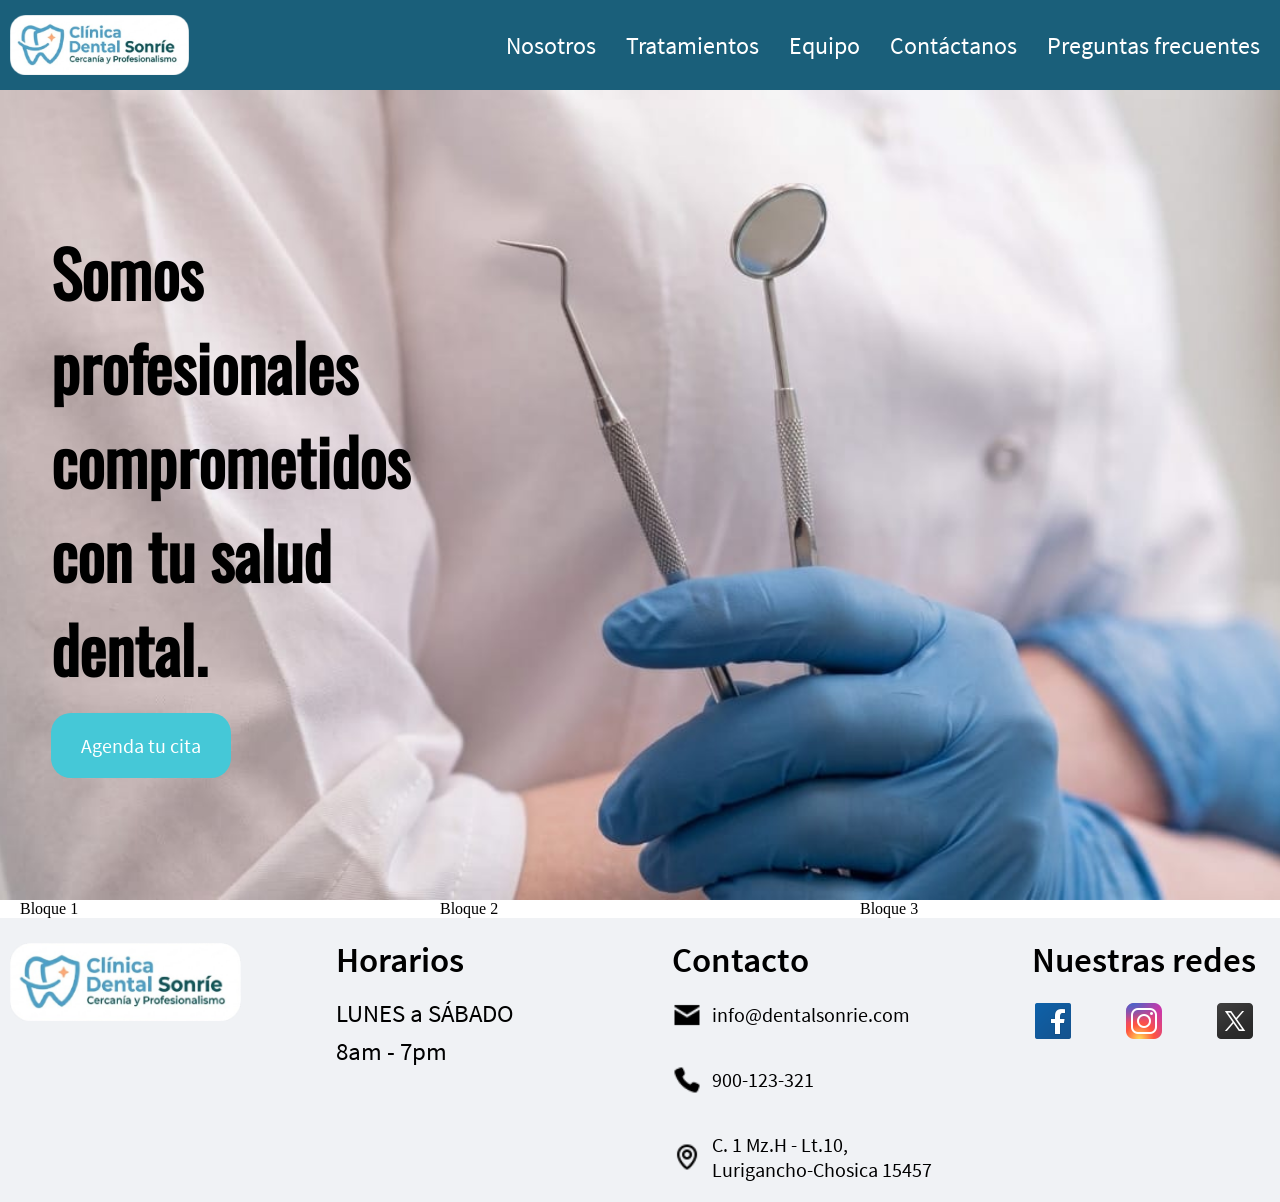
==== index.html @ 30ffa0af "Add files via upload" ====
<!DOCTYPE html>
<html lang="en">
<head>
    <meta charset="UTF-8">
    <meta name="viewport" content="width=device-width, initial-scale=1.0">
    <title>Clínica Dental Sonríe</title>
    <link rel="stylesheet" href="css/global.css">
    <link rel="stylesheet" href="css/inicio.css">
</head>
<body>
    <!-- ====================================================================== -->
    <header>
        <div class="logo_header">
            <a href="index.html"><img src="img/inicio/logo.png" alt="logo de la clínica dental"/></a>
        </div>
        <nav>
            <ul>
                <li><a href="pag_nosotros/index.html">Nosotros</a></li>
                <li><a href="pag_tratamientos/index.html">Tratamientos</a></li>
                <li><a href="pag_equipo/index.html">Equipo</a></li>
                <li><a href="pag_contactanos/index.html">Contáctanos</a></li>
                <li><a href="pag_preguntas_frecuentes/index.html">Preguntas frecuentes</a></li>
            </ul>
        </nav>
    </header>
    <!-- ====================================================================== -->
    <main>
        <section class="banner">
            <div class="titulo_principal">
                <h1>Somos profesionales comprometidos con tu salud dental.</h1>
            </div>
            <div class="boton_celeste">
                <a href="pag_contactanos/index.html" class="btn">Agenda tu cita</a>
            </div>
        </section>
        <div class="contenedor">
            
            <div class="col-4">Bloque 1</div>
            <div class="col-4">Bloque 2</div>
            <div class="col-4">Bloque 3</div>
        </div>
    </main>
    <!-- ====================================================================== -->
    <footer>
        <section class="logo_footer">
            <img src="img/inicio/logo.png"/>
        </section>
        <section class="horarios_footer">
            <div class="titulo_footer">
                <h3>Horarios</h3>
            </div>
            <div class="item1_footer">
                <p>LUNES a SÁBADO</p>
                <P>8am - 7pm</P>
            </div>
        </section>
        <section class="contacto_footer">
            <div class="titulo_footer">
                <h3>Contacto</h3>
            </div>
            <div >
                <div class="item2_footer">
                    <img src="img/inicio/icono_correo.png"/>
                    <p>info@dentalsonrie.com</p>
                </div>
                <div class="item2_footer">
                    <img src="img/inicio/icono_telefono.png"/>
                    <p>900-123-321</p>
                </div>
                <div class="item2_footer">
                    <img src="img/inicio/icono_ubicacion.png"/>   
                    <p>C. 1 Mz.H - Lt.10, Lurigancho-Chosica 15457</p>
                </div>
            </div>
        </section>
        <section class="redes_footer">
            <div class="titulo_footer">
                <h3>Nuestras redes</h3>
            </div>
            <div class="item3_footer">
                <img src="img/inicio/icono_facebook.png"/>
                <img src="img/inicio/icono_instagram.png"/>
                <img src="img/inicio/icono_x.png"/>
            </div>
        </section>
    </footer>
    <!-- ====================================================================== -->
</body>
</html>
---- css/global.css ----
@font-face{
    font-family: "Oswald";
    src: url("../fonts/Oswald-VariableFont_wght.ttf") format("truetype");
    font-weight: normal;
    font-style: normal;
}
@font-face{
    font-family: "SourceSansPro";
    src: url("../fonts/SourceSansPro/SourceSansPro-Regular.ttf") format("truetype");
    font-weight: normal;
    font-style: normal;
}
@font-face{
    font-family: "SourceSansPro";
    src: url("../fonts/SourceSansPro/SourceSansPro-Semibold.ttf") format("truetype");
    font-weight: 600;
    font-style: normal;
}
@font-face{
    font-family: "SourceSansPro";
    src: url("../fonts/SourceSansPro/SourceSansPro-Bold.ttf") format("truetype");
    font-weight: bold;
    font-style: normal;
}
body{
    margin: 0;
    padding: 0;
}
header{
    height: 10vh;
    display: flex;
    justify-content: space-between;
    align-items: center;
    background-color: #1a5f7a;
    padding: 0;
}
.logo_header{
    max-height: 90%;
    max-width: 250px;
    height: auto;
    width: auto;
    margin-left: 10px;
    padding: 0;
}
.logo_header a{
    height:auto;
    max-width: 80%;
    max-width: 250px;
    display: block;
    margin: 0;
    padding: 0;
}
.logo_header img{
    max-height: 60px;
    max-width: 100%;
    height: auto;
    width: auto;
    display: block;
    margin: 0;
    padding: 0;
}
nav{
    margin-right: 20px;
}
nav ul{
    list-style: none;
    align-items: center;
    display: flex;
    gap: 30px;
    padding-left: 0;
}
nav a{
    font-family: "SourceSansPro", sans-serif;
    text-decoration: none;
    font-size: 1.5rem;
    color: white;
}
.contenedor{
    max-width: 100%;
    margin: 0 auto;
    display: grid;
    grid-template-columns:repeat(12,1fr);
    gap: 20px;
    padding: 0 20px;
}
.boton_celeste{
    display: inline-block;
    background-color: #45c8d7;
    border-radius: 20px;
    padding: 20px 30px;
    margin-left: 4%;
    margin-top: 2vh;
}
.boton_celeste a{
    font-family: "SourceSansPro", sans-serif;
    font-size: 20px;
    text-decoration: none;
    color: white;
}
footer{
    background-color: #f0f2f5;
    display: flex;
    justify-content: space-between;
    gap: 5%;
}
footer p{
    font-family: "SourceSansPro";
    font-size: 25px;
    font-weight: 400;
}
.logo_footer{
    width: 30%;
    margin-top: 25px;
}
.logo_footer img{
    max-height: 30%;
    max-width: 250px;
    height: auto;
    width: auto;
    margin-left: 10px;
    margin-top: 0;
    padding: 0;
}
.titulo_footer h3{
    font-family: "SourceSansPro";
    font-size: 35px;
    font-weight: 600;
    margin-top: 0;
    margin-bottom: 0;
}
.horarios_footer{
    width: 30%;
    margin-top: 20px;
}
.horarios_footer p{
    line-height: 0.5;
}
.contacto_footer{
    width: 30%;
    margin-top: 20px;
}
.item2_footer{
    display: flex;
    gap: 10px;
    align-items: center;
}
.item2_footer img{
    height: 30px;
    width: auto;
}
.item2_footer p{
    font-size: 20px;
}
.redes_footer{
    width: 30%;
    margin-top: 20px;
}
.redes_footer .titulo_footer{
    text-align: center;
}
.item3_footer{
    display: flex;
    justify-content: space-around;
}
.item3_footer img{
    margin-top: 15px;
}
---- css/inicio.css ----
@import url(global.css);
.banner{
    width: 100%;
    height: 90vh;
    background-image: url('../img/inicio/banner.png');
    background-size: cover;
    background-position: center;
    margin:0;
}
.titulo_principal{
    width: 35%;
    margin-left: 4%;
}
.titulo_principal h1{
    font-family: "Oswald";
    font-weight: bold;
    font-size: 4em;
    padding-top: 15vh;
    margin:0;
}
.col-4{
    grid-column: span 4;
}
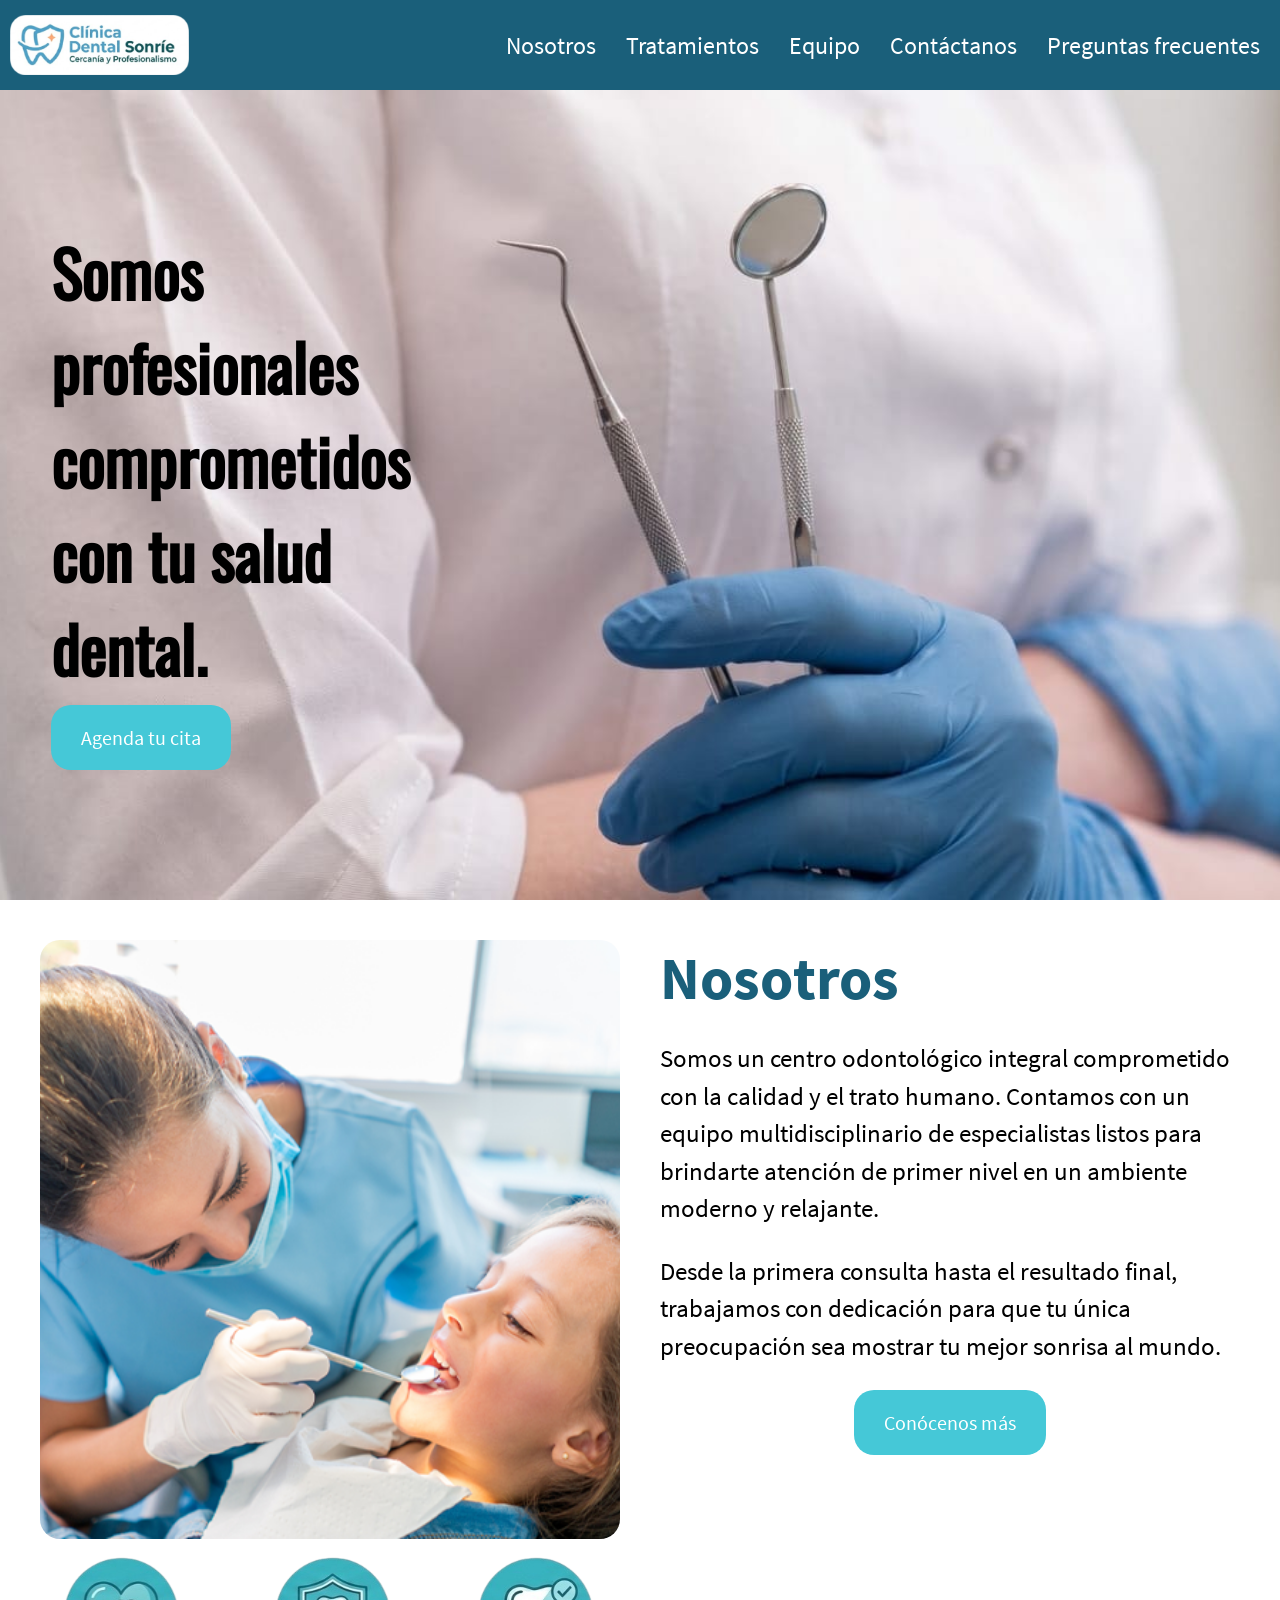
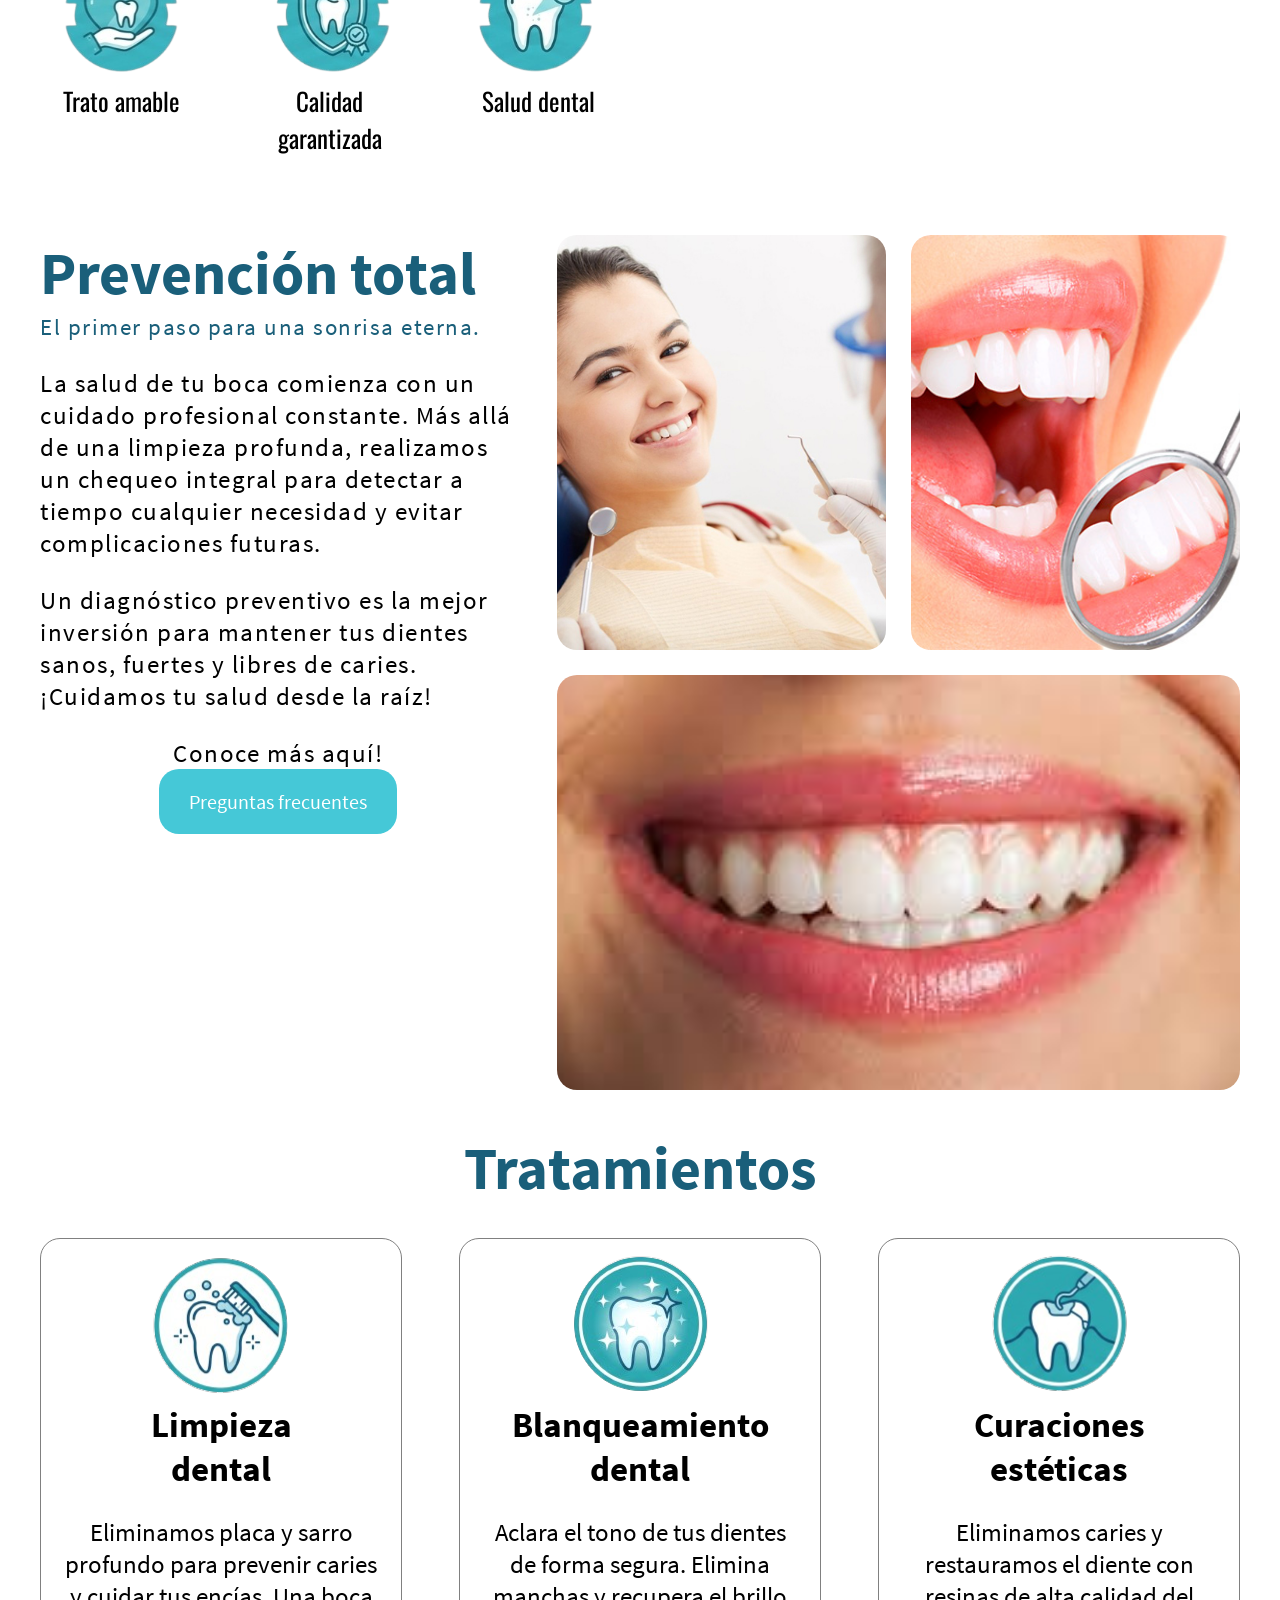
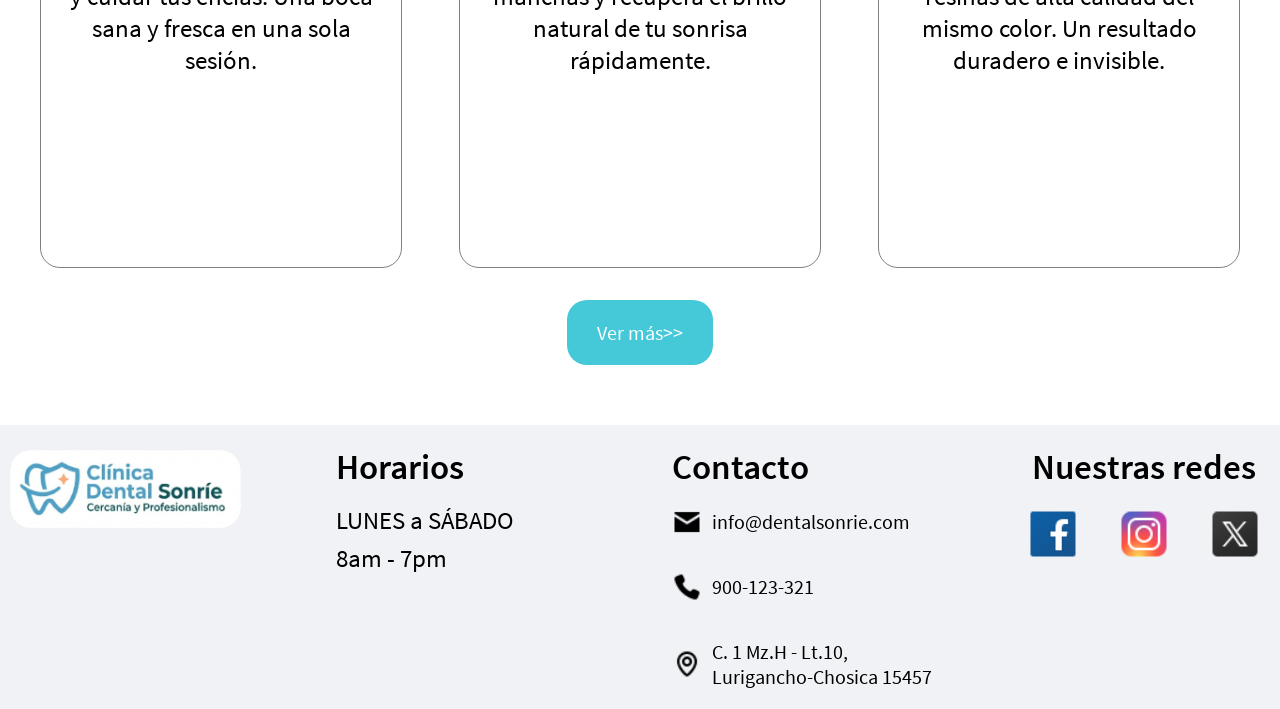
==== commit 1b606316: "Página de inicio completa" ====
--- a/index.html
+++ b/index.html
@@ -1,89 +1,182 @@
-<!DOCTYPE html>
-<html lang="en">
-<head>
-    <meta charset="UTF-8">
-    <meta name="viewport" content="width=device-width, initial-scale=1.0">
-    <title>Clínica Dental Sonríe</title>
-    <link rel="stylesheet" href="css/global.css">
-    <link rel="stylesheet" href="css/inicio.css">
-</head>
-<body>
-    <!-- ====================================================================== -->
-    <header>
-        <div class="logo_header">
-            <a href="index.html"><img src="img/inicio/logo.png" alt="logo de la clínica dental"/></a>
-        </div>
-        <nav>
-            <ul>
-                <li><a href="pag_nosotros/index.html">Nosotros</a></li>
-                <li><a href="pag_tratamientos/index.html">Tratamientos</a></li>
-                <li><a href="pag_equipo/index.html">Equipo</a></li>
-                <li><a href="pag_contactanos/index.html">Contáctanos</a></li>
-                <li><a href="pag_preguntas_frecuentes/index.html">Preguntas frecuentes</a></li>
-            </ul>
-        </nav>
-    </header>
-    <!-- ====================================================================== -->
-    <main>
-        <section class="banner">
-            <div class="titulo_principal">
-                <h1>Somos profesionales comprometidos con tu salud dental.</h1>
-            </div>
-            <div class="boton_celeste">
-                <a href="pag_contactanos/index.html" class="btn">Agenda tu cita</a>
-            </div>
-        </section>
-        <div class="contenedor">
-            
-            <div class="col-4">Bloque 1</div>
-            <div class="col-4">Bloque 2</div>
-            <div class="col-4">Bloque 3</div>
-        </div>
-    </main>
-    <!-- ====================================================================== -->
-    <footer>
-        <section class="logo_footer">
-            <img src="img/inicio/logo.png"/>
-        </section>
-        <section class="horarios_footer">
-            <div class="titulo_footer">
-                <h3>Horarios</h3>
-            </div>
-            <div class="item1_footer">
-                <p>LUNES a SÁBADO</p>
-                <P>8am - 7pm</P>
-            </div>
-        </section>
-        <section class="contacto_footer">
-            <div class="titulo_footer">
-                <h3>Contacto</h3>
-            </div>
-            <div >
-                <div class="item2_footer">
-                    <img src="img/inicio/icono_correo.png"/>
-                    <p>info@dentalsonrie.com</p>
-                </div>
-                <div class="item2_footer">
-                    <img src="img/inicio/icono_telefono.png"/>
-                    <p>900-123-321</p>
-                </div>
-                <div class="item2_footer">
-                    <img src="img/inicio/icono_ubicacion.png"/>   
-                    <p>C. 1 Mz.H - Lt.10, Lurigancho-Chosica 15457</p>
-                </div>
-            </div>
-        </section>
-        <section class="redes_footer">
-            <div class="titulo_footer">
-                <h3>Nuestras redes</h3>
-            </div>
-            <div class="item3_footer">
-                <img src="img/inicio/icono_facebook.png"/>
-                <img src="img/inicio/icono_instagram.png"/>
-                <img src="img/inicio/icono_x.png"/>
-            </div>
-        </section>
-    </footer>
-    <!-- ====================================================================== -->
-</body>
+<!DOCTYPE html>
+<html lang="en">
+<head>
+    <meta charset="UTF-8">
+    <meta name="viewport" content="width=device-width, initial-scale=1.0">
+    <title>Clínica Dental Sonríe</title>
+    <link rel="stylesheet" href="css/global.css">
+    <link rel="stylesheet" href="css/inicio.css">
+</head>
+<body>
+    <!-- ====================================================================== -->
+    <header>
+        <div class="logo_header">
+            <a href="index.html"><img src="img/inicio/logo.png" alt="logo de la clínica dental"/></a>
+        </div>
+        <nav>
+            <ul>
+                <li><a href="pag_nosotros/index.html">Nosotros</a></li>
+                <li><a href="pag_tratamientos/index.html">Tratamientos</a></li>
+                <li><a href="pag_equipo/index.html">Equipo</a></li>
+                <li><a href="pag_contactanos/index.html">Contáctanos</a></li>
+                <li><a href="pag_preguntas_frecuentes/index.html">Preguntas frecuentes</a></li>
+            </ul>
+        </nav>
+    </header>
+    <!-- ====================================================================== -->
+    <main>
+        <section class="banner">
+            <div class="letras_banner">
+                <div class="titulo_principal">
+                    <h1>Somos profesionales comprometidos con tu salud dental.</h1>
+                </div>
+                <div class="boton_celeste">
+                    <a href="pag_contactanos/index.html" class="btn">Agenda tu cita</a>
+                </div>
+            </div>
+        </section>
+        <div class="contenedor">
+            <section class="bloque1">
+                <div class="imagen1">
+                    <img src="img/inicio/imagen1.png"/>
+                </div>
+                <div class="iconos">
+                    <div class="icono">
+                        <img src="img/inicio/trato_amable.png"/>
+                        <p>Trato amable</p>
+                    </div>
+                    <div class="icono">
+                        <img src="img/inicio/calidad_garantizada.png"/>
+                        <p>Calidad garantizada</p>
+                    </div>
+                    <div class="icono">
+                        <img src="img/inicio/salud_dental.png"/>
+                        <p>Salud dental</p>
+                    </div>
+                </div>
+            </section>
+            <section class="bloque2">
+                <div>
+                    <h2>Nosotros</h2>
+                </div>
+                <div>
+                    <p>Somos un centro odontológico integral comprometido con la calidad y el trato humano. 
+                    Contamos con un equipo multidisciplinario de especialistas listos para brindarte atención de primer nivel en un ambiente moderno y relajante.</p>  
+                    <p>Desde la primera consulta hasta el resultado final, trabajamos con dedicación para que tu única preocupación sea mostrar tu mejor sonrisa al mundo.</p>
+                </div>
+                <div class="boton_bloque2" >
+                    <div class="boton_celeste">
+                    <a href="pag_nosotros/index.html">Conócenos más</a>
+                    </div>
+                </div>
+            </section>
+            <section class="bloque3">
+                <div>
+                    <div class="titulo_bloque3">
+                        <h2>Prevención total</h2>
+                        <p><small>El primer paso para una sonrisa eterna.</small></p>
+                    </div>
+                    <div>
+                        <p>La salud de tu boca comienza con un cuidado profesional constante. 
+                        Más allá de una limpieza profunda, realizamos un chequeo integral para detectar a tiempo cualquier necesidad y evitar complicaciones futuras.</p>
+                        <p>Un diagnóstico preventivo es la mejor inversión para mantener tus dientes sanos, fuertes y libres de caries. 
+                        ¡Cuidamos tu salud desde la raíz!</p>
+                    </div>
+                    <div class="boton_bloque3">
+                        <p>Conoce más aquí!</p>
+                        <div class="boton_celeste">
+                            <a href="pag_preguntas_frecuentes/index.html">Preguntas frecuentes</a>
+                        </div>
+                    </div>
+                </div>
+            </section>
+            <section class="bloque4">
+                <div class="imagen1_bloque4">
+                    <img src="img/inicio/imagen2.jpg"/>
+                 </div>
+                  <div class="imagen2_bloque4">
+                      <img src="img/inicio/imagen3.jpg"/>
+                </div>
+                <div class="imagen3_bloque4">
+                    <img src="img/inicio/imagen4.jpg"/>
+                </div>
+            </section>
+            <section class="bloque5">
+                <div class="titulo_bloque5">
+                    <h2>Tratamientos</h2>
+                </div>
+                <section class="tratamientos_bloque5">
+                    <div>
+                        <img src="img/inicio/limpieza_dental.png"/>
+                        <h3>Limpieza dental</h3>
+                        <p>Eliminamos placa y sarro profundo para prevenir caries y cuidar tus encías. 
+                        Una boca sana y fresca en una sola sesión.</p>
+                    </div>
+                    <div>
+                        <img src="img/inicio/blancamiento_dental.png"/>
+                        <h3>Blanqueamiento dental</h3>
+                        <p>Aclara el tono de tus dientes de forma segura. 
+                        Elimina manchas y recupera el brillo natural de tu sonrisa rápidamente.</p>
+                    </div>
+                    <div>
+                        <img src="img/inicio/curaciones_esteticas.png"/>
+                        <h3>Curaciones estéticas</h3>
+                        <p>Eliminamos caries y restauramos el diente con resinas de alta calidad del mismo color. 
+                        Un resultado duradero e invisible.</p>
+                    </div>
+                </section>
+                <div class="boton_bloque5">
+                        <div class="boton_celeste">
+                            <a href="pag_tratamientos/index.html">Ver más>></a>
+                        </div>
+                    </div>
+            </section>
+        </div>
+    </main>
+    <!-- ====================================================================== -->
+    <footer>
+        <section class="logo_footer">
+            <img src="img/inicio/logo.png"/>
+        </section>
+        <section class="horarios_footer">
+            <div class="titulo_footer">
+                <h3>Horarios</h3>
+            </div>
+            <div class="item1_footer">
+                <p>LUNES a SÁBADO</p>
+                <P>8am - 7pm</P>
+            </div>
+        </section>
+        <section class="contacto_footer">
+            <div class="titulo_footer">
+                <h3>Contacto</h3>
+            </div>
+            <div >
+                <div class="item2_footer">
+                    <img src="img/inicio/icono_correo.png"/>
+                    <p>info@dentalsonrie.com</p>
+                </div>
+                <div class="item2_footer">
+                    <img src="img/inicio/icono_telefono.png"/>
+                    <p>900-123-321</p>
+                </div>
+                <div class="item2_footer">
+                    <img src="img/inicio/icono_ubicacion.png"/>   
+                    <p>C. 1 Mz.H - Lt.10, Lurigancho-Chosica 15457</p>
+                </div>
+            </div>
+        </section>
+        <section class="redes_footer">
+            <div class="titulo_footer">
+                <h3>Nuestras redes</h3>
+            </div>
+            <div class="item3_footer">
+                <img src="img/inicio/icono_facebook.png"/>
+                <img src="img/inicio/icono_instagram.png"/>
+                <img src="img/inicio/icono_x.png"/>
+            </div>
+        </section>
+    </footer>
+    <!-- ====================================================================== -->
+</body>
 </html>
--- a/css/global.css
+++ b/css/global.css
@@ -1,168 +1,170 @@
-@font-face{
-    font-family: "Oswald";
-    src: url("../fonts/Oswald-VariableFont_wght.ttf") format("truetype");
-    font-weight: normal;
-    font-style: normal;
-}
-@font-face{
-    font-family: "SourceSansPro";
-    src: url("../fonts/SourceSansPro/SourceSansPro-Regular.ttf") format("truetype");
-    font-weight: normal;
-    font-style: normal;
-}
-@font-face{
-    font-family: "SourceSansPro";
-    src: url("../fonts/SourceSansPro/SourceSansPro-Semibold.ttf") format("truetype");
-    font-weight: 600;
-    font-style: normal;
-}
-@font-face{
-    font-family: "SourceSansPro";
-    src: url("../fonts/SourceSansPro/SourceSansPro-Bold.ttf") format("truetype");
-    font-weight: bold;
-    font-style: normal;
-}
-body{
-    margin: 0;
-    padding: 0;
-}
-header{
-    height: 10vh;
-    display: flex;
-    justify-content: space-between;
-    align-items: center;
-    background-color: #1a5f7a;
-    padding: 0;
-}
-.logo_header{
-    max-height: 90%;
-    max-width: 250px;
-    height: auto;
-    width: auto;
-    margin-left: 10px;
-    padding: 0;
-}
-.logo_header a{
-    height:auto;
-    max-width: 80%;
-    max-width: 250px;
-    display: block;
-    margin: 0;
-    padding: 0;
-}
-.logo_header img{
-    max-height: 60px;
-    max-width: 100%;
-    height: auto;
-    width: auto;
-    display: block;
-    margin: 0;
-    padding: 0;
-}
-nav{
-    margin-right: 20px;
-}
-nav ul{
-    list-style: none;
-    align-items: center;
-    display: flex;
-    gap: 30px;
-    padding-left: 0;
-}
-nav a{
-    font-family: "SourceSansPro", sans-serif;
-    text-decoration: none;
-    font-size: 1.5rem;
-    color: white;
-}
-.contenedor{
-    max-width: 100%;
-    margin: 0 auto;
-    display: grid;
-    grid-template-columns:repeat(12,1fr);
-    gap: 20px;
-    padding: 0 20px;
-}
-.boton_celeste{
-    display: inline-block;
-    background-color: #45c8d7;
-    border-radius: 20px;
-    padding: 20px 30px;
-    margin-left: 4%;
-    margin-top: 2vh;
-}
-.boton_celeste a{
-    font-family: "SourceSansPro", sans-serif;
-    font-size: 20px;
-    text-decoration: none;
-    color: white;
-}
-footer{
-    background-color: #f0f2f5;
-    display: flex;
-    justify-content: space-between;
-    gap: 5%;
-}
-footer p{
-    font-family: "SourceSansPro";
-    font-size: 25px;
-    font-weight: 400;
-}
-.logo_footer{
-    width: 30%;
-    margin-top: 25px;
-}
-.logo_footer img{
-    max-height: 30%;
-    max-width: 250px;
-    height: auto;
-    width: auto;
-    margin-left: 10px;
-    margin-top: 0;
-    padding: 0;
-}
-.titulo_footer h3{
-    font-family: "SourceSansPro";
-    font-size: 35px;
-    font-weight: 600;
-    margin-top: 0;
-    margin-bottom: 0;
-}
-.horarios_footer{
-    width: 30%;
-    margin-top: 20px;
-}
-.horarios_footer p{
-    line-height: 0.5;
-}
-.contacto_footer{
-    width: 30%;
-    margin-top: 20px;
-}
-.item2_footer{
-    display: flex;
-    gap: 10px;
-    align-items: center;
-}
-.item2_footer img{
-    height: 30px;
-    width: auto;
-}
-.item2_footer p{
-    font-size: 20px;
-}
-.redes_footer{
-    width: 30%;
-    margin-top: 20px;
-}
-.redes_footer .titulo_footer{
-    text-align: center;
-}
-.item3_footer{
-    display: flex;
-    justify-content: space-around;
-}
-.item3_footer img{
-    margin-top: 15px;
-}
-
+@font-face{
+    font-family: "Oswald";
+    src: url("../fonts/Oswald-VariableFont_wght.ttf") format("truetype");
+    font-weight: normal;
+    font-style: normal;
+}
+@font-face{
+    font-family: "SourceSansPro";
+    src: url("../fonts/SourceSansPro/SourceSansPro-Regular.ttf") format("truetype");
+    font-weight: normal;
+    font-style: normal;
+}
+@font-face{
+    font-family: "SourceSansPro";
+    src: url("../fonts/SourceSansPro/SourceSansPro-Semibold.ttf") format("truetype");
+    font-weight: 600;
+    font-style: normal;
+}
+@font-face{
+    font-family: "SourceSansPro";
+    src: url("../fonts/SourceSansPro/SourceSansPro-Bold.ttf") format("truetype");
+    font-weight: bold;
+    font-style: normal;
+}
+body{
+    margin: 0;
+    padding: 0;
+    width: 100%;
+}
+header{
+    height: 10vh;
+    display: flex;
+    justify-content: space-between;
+    align-items: center;
+    background-color: #1a5f7a;
+    padding: 0;
+}
+.logo_header{
+    max-height: 90%;
+    max-width: 250px;
+    height: auto;
+    width: auto;
+    margin-left: 10px;
+    padding: 0;
+}
+.logo_header a{
+    height:auto;
+    max-width: 80%;
+    max-width: 250px;
+    display: block;
+    margin: 0;
+    padding: 0;
+}
+.logo_header img{
+    max-height: 60px;
+    max-width: 100%;
+    height: auto;
+    width: auto;
+    display: block;
+    margin: 0;
+    padding: 0;
+}
+nav{
+    margin-right: 20px;
+}
+nav ul{
+    list-style: none;
+    align-items: center;
+    display: flex;
+    gap: 30px;
+    padding-left: 0;
+}
+nav a{
+    font-family: "SourceSansPro", sans-serif;
+    text-decoration: none;
+    font-size: 1.5rem;
+    color: white;
+}
+.contenedor{
+    max-width: 1200px;
+    width: 100%;
+    margin: 0 auto;
+    display: grid;
+    grid-template-columns:repeat(12,1fr);
+    gap: 40px;
+    margin-top: 40px;
+    margin-bottom: 40px;
+}
+.boton_celeste{
+    display: inline-block;
+    background-color: #45c8d7;
+    border-radius: 20px;
+    padding: 20px 30px;
+}
+.boton_celeste a{
+    font-family: "SourceSansPro", sans-serif;
+    font-size: 20px;
+    text-decoration: none;
+    color: white;
+}
+footer{
+    background-color: #f0f2f5;
+    display: flex;
+    justify-content: space-between;
+    gap: 5%;
+}
+footer p{
+    font-family: "SourceSansPro";
+    font-size: 25px;
+    font-weight: 400;
+}
+.logo_footer{
+    width: 30%;
+    margin-top: 25px;
+}
+.logo_footer img{
+    max-height: 30%;
+    max-width: 250px;
+    height: auto;
+    width: auto;
+    margin-left: 10px;
+    margin-top: 0;
+    padding: 0;
+}
+.titulo_footer h3{
+    font-family: "SourceSansPro";
+    font-size: 35px;
+    font-weight: 600;
+    margin-top: 0;
+    margin-bottom: 0;
+}
+.horarios_footer{
+    width: 30%;
+    margin-top: 20px;
+}
+.horarios_footer p{
+    line-height: 0.5;
+}
+.contacto_footer{
+    width: 30%;
+    margin-top: 20px;
+}
+.item2_footer{
+    display: flex;
+    gap: 10px;
+    align-items: center;
+}
+.item2_footer img{
+    height: 30px;
+    width: auto;
+}
+.item2_footer p{
+    font-size: 20px;
+}
+.redes_footer{
+    width: 30%;
+    margin-top: 20px;
+}
+.redes_footer .titulo_footer{
+    text-align: center;
+}
+.item3_footer{
+    display: flex;
+    justify-content: space-around;
+}
+.item3_footer img{
+    margin-top: 15px;
+    width: 60px;
+}
+
--- a/css/inicio.css
+++ b/css/inicio.css
@@ -1,24 +1,195 @@
-@import url(global.css);
-.banner{
-    width: 100%;
-    height: 90vh;
-    background-image: url('../img/inicio/banner.png');
-    background-size: cover;
-    background-position: center;
-    margin:0;
-}
-.titulo_principal{
-    width: 35%;
-    margin-left: 4%;
-}
-.titulo_principal h1{
-    font-family: "Oswald";
-    font-weight: bold;
-    font-size: 4em;
-    padding-top: 15vh;
-    margin:0;
-}
-.col-4{
-    grid-column: span 4;
-}
-
+@import url(global.css);
+.banner{
+    width: 100%;
+    height: 90vh;
+    background-image: url('../img/inicio/banner.png');
+    background-size: cover;
+    background-position: center;
+    display: flex;
+    margin:0;
+}
+.letras_banner{
+    margin-left: 4%;
+}
+.titulo_principal{
+    width: 35%;
+    margin-bottom: 10px;
+}
+.titulo_principal h1{
+    font-family: "Oswald";
+    font-weight: bold;
+    font-size: 4em;
+    padding-top: 15vh;
+    margin:0;
+}
+.contenedor{
+    grid-template-rows: repeat(3,95vh);
+    height: auto;
+}
+.contenedor section {
+    box-sizing: border-box;
+}
+.bloque1{
+    grid-area: 1/1/2/7;
+    display: flex;
+    flex-direction: column;
+}
+.imagen1{
+    height: 70%;
+}
+.imagen1 img{
+    height: 100%;
+    width: 100%;
+    object-fit: cover; 
+    object-position: center;
+    border-radius: 20px;
+}
+.iconos{
+    display: flex;
+    justify-content: space-between;
+    gap: 10px;
+    padding-top: 10px;
+    padding-bottom: 0;
+}
+.icono{
+    width: 28%;
+    text-align: center;
+    
+}
+.icono img{
+    width: 80%;
+}
+.icono p{
+    font-family: "Oswald";
+    font-size: 25px;
+    font-weight: 500;
+    margin-top: 0;
+    margin-bottom: 0;
+}
+.bloque2{
+    grid-area: 1/7/2/13;
+}
+.bloque2 h2{
+    font-family: "SourceSansPro";
+    font-size: 60px;
+    font-weight: 700;
+    color: #1a5f7a;
+    margin: 0;
+}
+.bloque2 p{
+    font-family: "SourceSansPro";
+    font-size: 25px;
+    line-height: 1.5;
+}
+.boton_bloque2{
+    text-align: center;
+}
+.bloque3{
+    grid-area: 2/1/3/6;
+}
+.bloque3 h2{
+    font-family: "SourceSansPro";
+    font-size: 60px;
+    font-weight: 700;
+    color: #1a5f7a;
+    margin: 0;
+    padding: 0;
+}
+.titulo_bloque3 p{
+    margin: 0;
+}
+.bloque3 small{
+    font-family: "SourceSansPro";
+    font-size: 23px;
+    font-weight: 500;
+    color: #1a5f7a;
+    margin: 0;
+    padding: 0;
+}
+.bloque3 p{
+    font-family: "SourceSansPro";
+    font-size: 25px;
+    letter-spacing: 1.5px;
+}
+.boton_bloque3{
+    text-align: center;
+}
+.boton_bloque3 p{
+    margin: 0;
+}
+.bloque4{
+    grid-area: 2/6/3/13;
+    display: grid;
+    grid-template-columns: repeat(2,1fr);
+    grid-template-rows: repeat(2,1fr);
+    grid-template-areas:
+    "imagen1 imagen2"
+    "imagen3 imagen3";
+    gap: 25px;
+}
+.imagen1_bloque4{
+     grid-area: imagen1;
+}
+.imagen2_bloque4{
+     grid-area: imagen2;
+}
+.imagen3_bloque4{
+     grid-area: imagen3;
+}
+.bloque4 img{
+    height: 100%;
+    width: 100%;
+    object-fit: cover; 
+    object-position: center;
+    border-radius: 20px;
+}
+.bloque5{
+    grid-area: 3/1/4/13;
+    display: flex;
+    flex-direction: column;
+    justify-content: space-between;
+}
+.titulo_bloque5{
+    text-align: center;
+}
+.titulo_bloque5 h2{
+    font-family: "SourceSansPro";
+    font-size: 60px;
+    font-weight: 700;
+    color: #1a5f7a;
+    margin: 0;
+    padding: 0;
+}
+.tratamientos_bloque5{
+    display: flex;
+    justify-content: space-between;
+    height: 70vh;
+    gap: 40px;
+}
+.tratamientos_bloque5 div{
+    text-align: center;
+    width: 30%;
+    border: 1px solid gray;
+    border-radius: 20px;
+    padding-top: 10px;
+}
+.tratamientos_bloque5 h3{
+    font-family: "SourceSansPro";
+    font-size: 35px;
+    padding: 0 30px;
+    margin: 0;
+}
+.tratamientos_bloque5 div:nth-of-type(1) h3{
+    padding: 0 60px;
+}
+.tratamientos_bloque5 p{
+    font-family: "SourceSansPro";
+    font-size: 25px;
+    letter-spacing: 1.5;
+    padding: 0 20px;
+}
+.boton_bloque5{
+    text-align: center;
+    margin-bottom: 20px;
+}
+
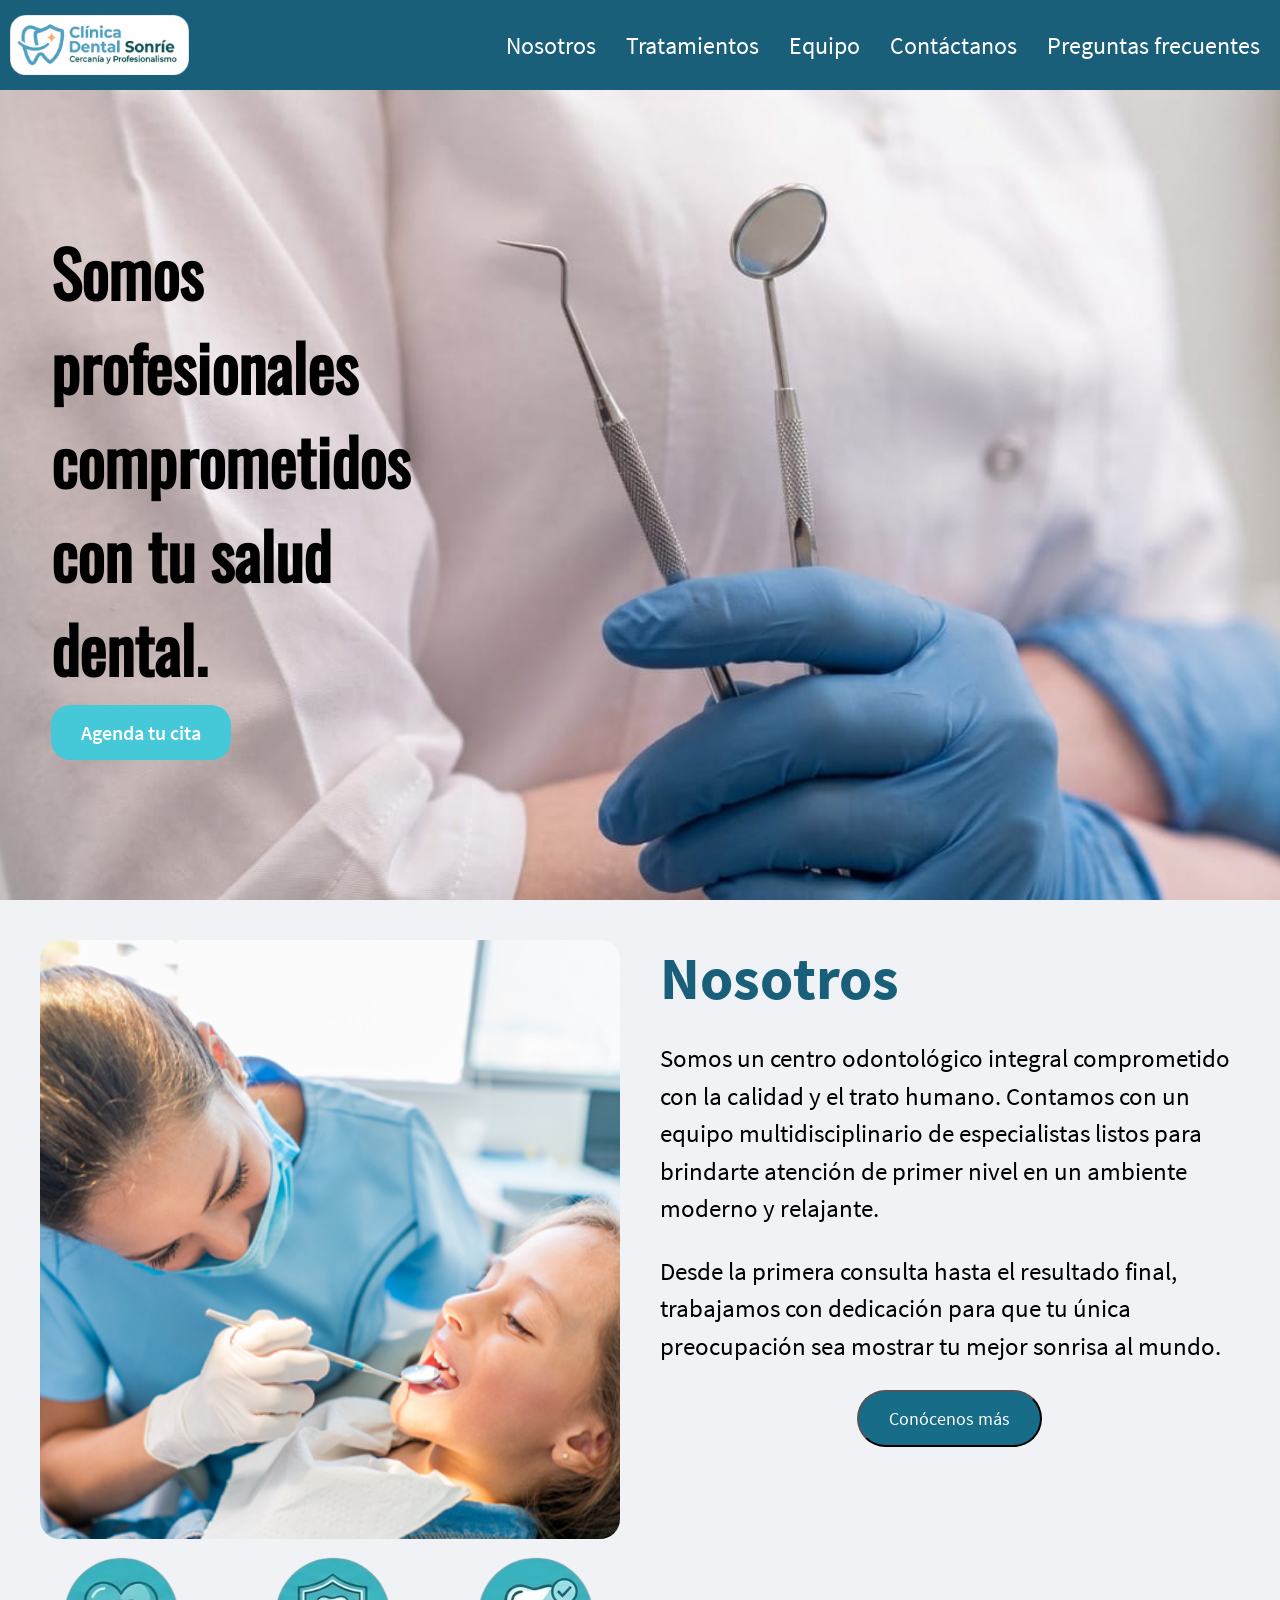
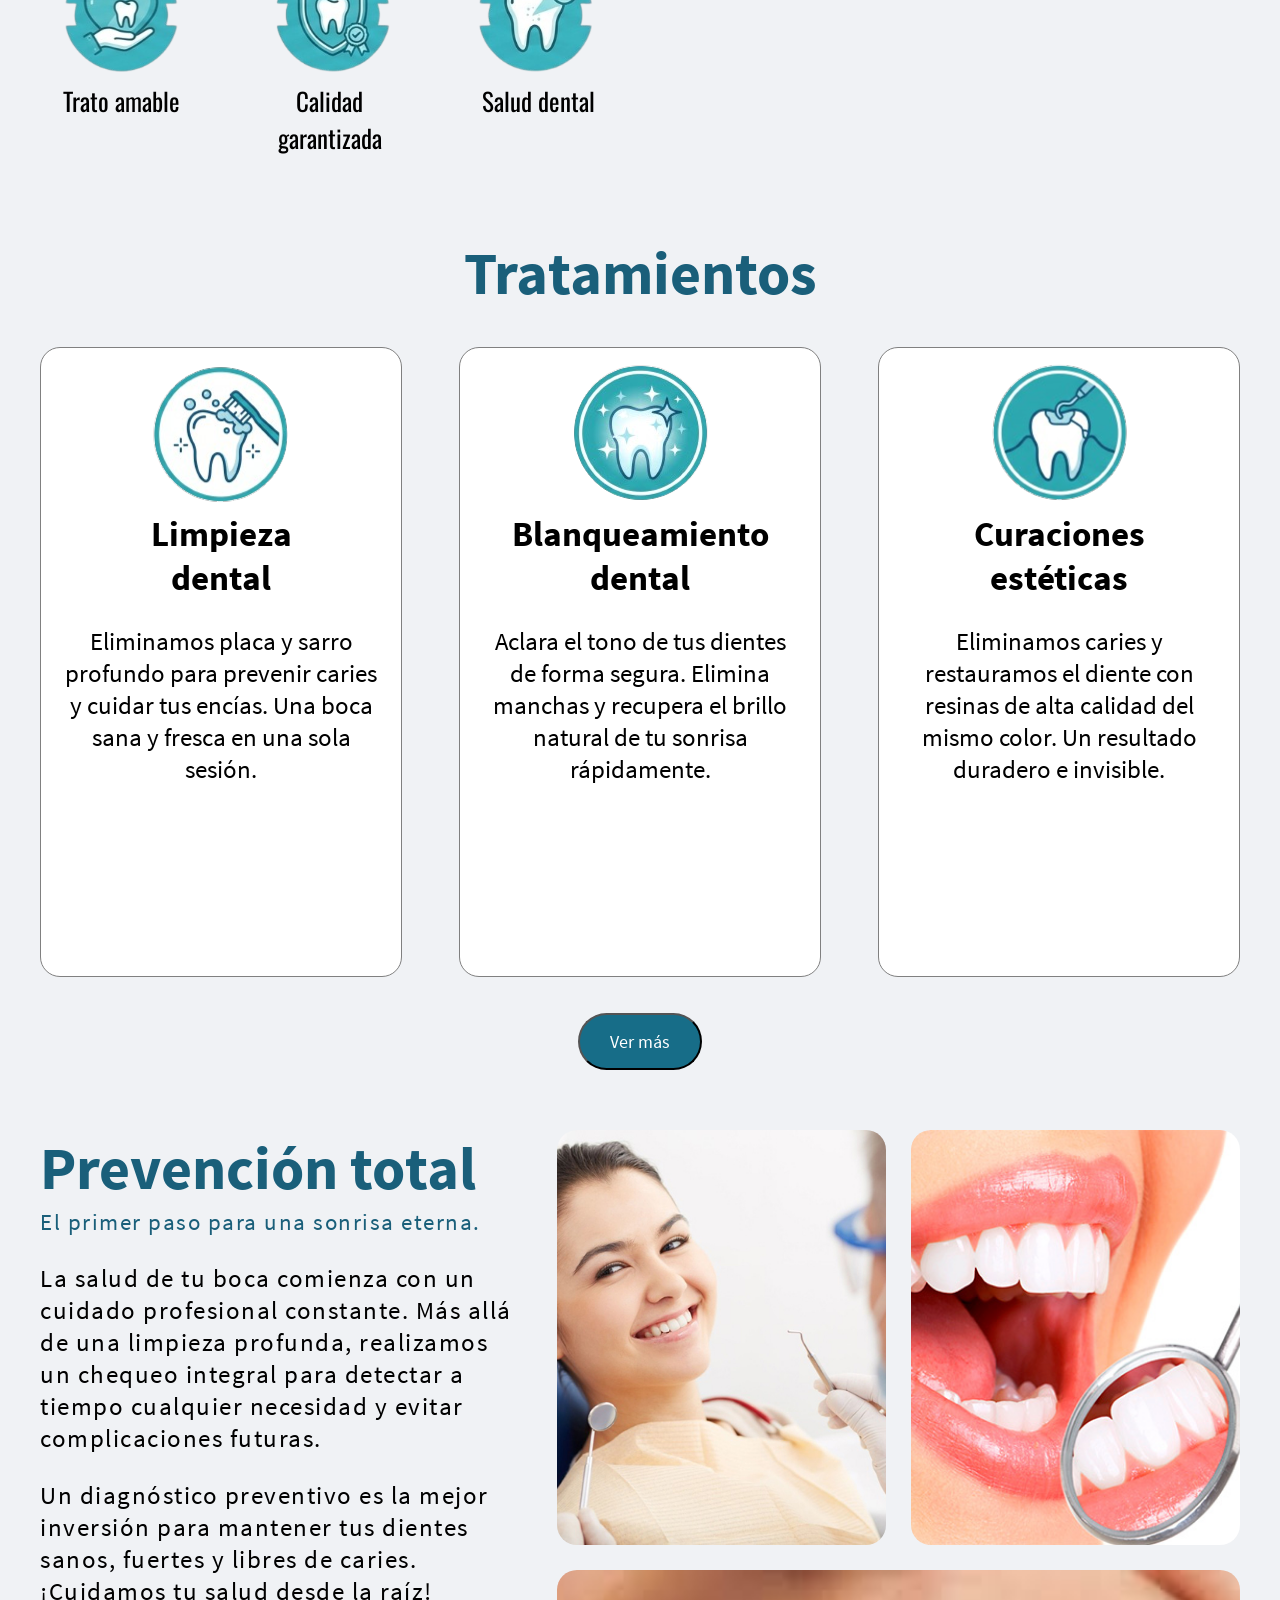
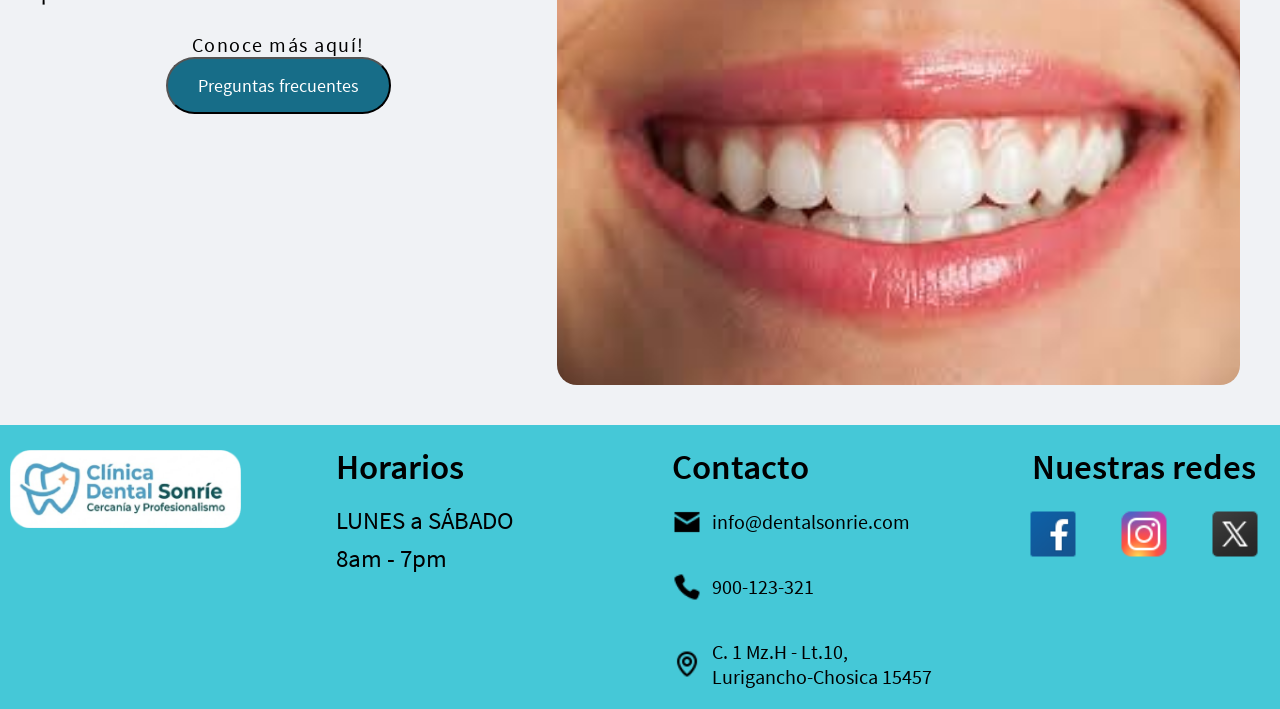
==== commit ca2a380b: "Pag tratamientos completa y mejora de paginas" ====
--- a/index.html
+++ b/index.html
@@ -65,9 +65,9 @@
                     <p>Desde la primera consulta hasta el resultado final, trabajamos con dedicación para que tu única preocupación sea mostrar tu mejor sonrisa al mundo.</p>
                 </div>
                 <div class="boton_bloque2" >
-                    <div class="boton_celeste">
-                    <a href="pag_nosotros/index.html">Conócenos más</a>
-                    </div>
+                    <a href="pag_nosotros/index.html">
+                        <button class="boton">Conócenos más</button>
+                    </a>
                 </div>
             </section>
             <section class="bloque3">
@@ -84,9 +84,9 @@
                     </div>
                     <div class="boton_bloque3">
                         <p>Conoce más aquí!</p>
-                        <div class="boton_celeste">
-                            <a href="pag_preguntas_frecuentes/index.html">Preguntas frecuentes</a>
-                        </div>
+                        <a href="pag_preguntas_frecuentes/index.html">
+                            <button class="boton">Preguntas frecuentes</button> 
+                        </a>
                     </div>
                 </div>
             </section>
@@ -126,9 +126,9 @@
                     </div>
                 </section>
                 <div class="boton_bloque5">
-                        <div class="boton_celeste">
-                            <a href="pag_tratamientos/index.html">Ver más>></a>
-                        </div>
+                        <a href="pag_tratamientos/index.html">
+                            <button class="boton"> Ver más</button>
+                        </a>
                     </div>
             </section>
         </div>
--- a/css/global.css
+++ b/css/global.css
@@ -90,16 +90,33 @@
     display: inline-block;
     background-color: #45c8d7;
     border-radius: 20px;
-    padding: 20px 30px;
+    padding: 15px 30px;
 }
 .boton_celeste a{
     font-family: "SourceSansPro", sans-serif;
     font-size: 20px;
+    font-weight: 600;
     text-decoration: none;
     color: white;
 }
+.boton{
+    font-family: "SourceSansPro";
+    display:inline-block;
+    margin-top:25px;
+    padding:15px 30px;
+    background:#176d88;
+    color:white;
+    text-decoration:none;
+    border-radius:30px;
+    font-size:18px;
+    transition:0.3s;
+}
+.boton:hover{
+    background:#0e5064;
+    transform:scale(1.05);
+}
 footer{
-    background-color: #f0f2f5;
+    background-color: #45c8d7;
     display: flex;
     justify-content: space-between;
     gap: 5%;
--- a/css/inicio.css
+++ b/css/inicio.css
@@ -1,4 +1,6 @@
-@import url(global.css);
+body{
+    background-color: #f0f2f5;
+}
 .banner{
     width: 100%;
     height: 90vh;
@@ -85,7 +87,7 @@
     text-align: center;
 }
 .bloque3{
-    grid-area: 2/1/3/6;
+    grid-area: 3/1/4/6;
 }
 .bloque3 h2{
     font-family: "SourceSansPro";
@@ -110,15 +112,20 @@
     font-family: "SourceSansPro";
     font-size: 25px;
     letter-spacing: 1.5px;
-}
+} 
 .boton_bloque3{
     text-align: center;
+    margin: 0;
 }
 .boton_bloque3 p{
     margin: 0;
+    font-size: 20px;
+}
+.boton{
+    margin: 0;
 }
 .bloque4{
-    grid-area: 2/6/3/13;
+    grid-area: 3/6/4/13;
     display: grid;
     grid-template-columns: repeat(2,1fr);
     grid-template-rows: repeat(2,1fr);
@@ -144,7 +151,7 @@
     border-radius: 20px;
 }
 .bloque5{
-    grid-area: 3/1/4/13;
+    grid-area: 2/1/3/13;
     display: flex;
     flex-direction: column;
     justify-content: space-between;
@@ -169,6 +176,7 @@
 .tratamientos_bloque5 div{
     text-align: center;
     width: 30%;
+    background-color: white;
     border: 1px solid gray;
     border-radius: 20px;
     padding-top: 10px;
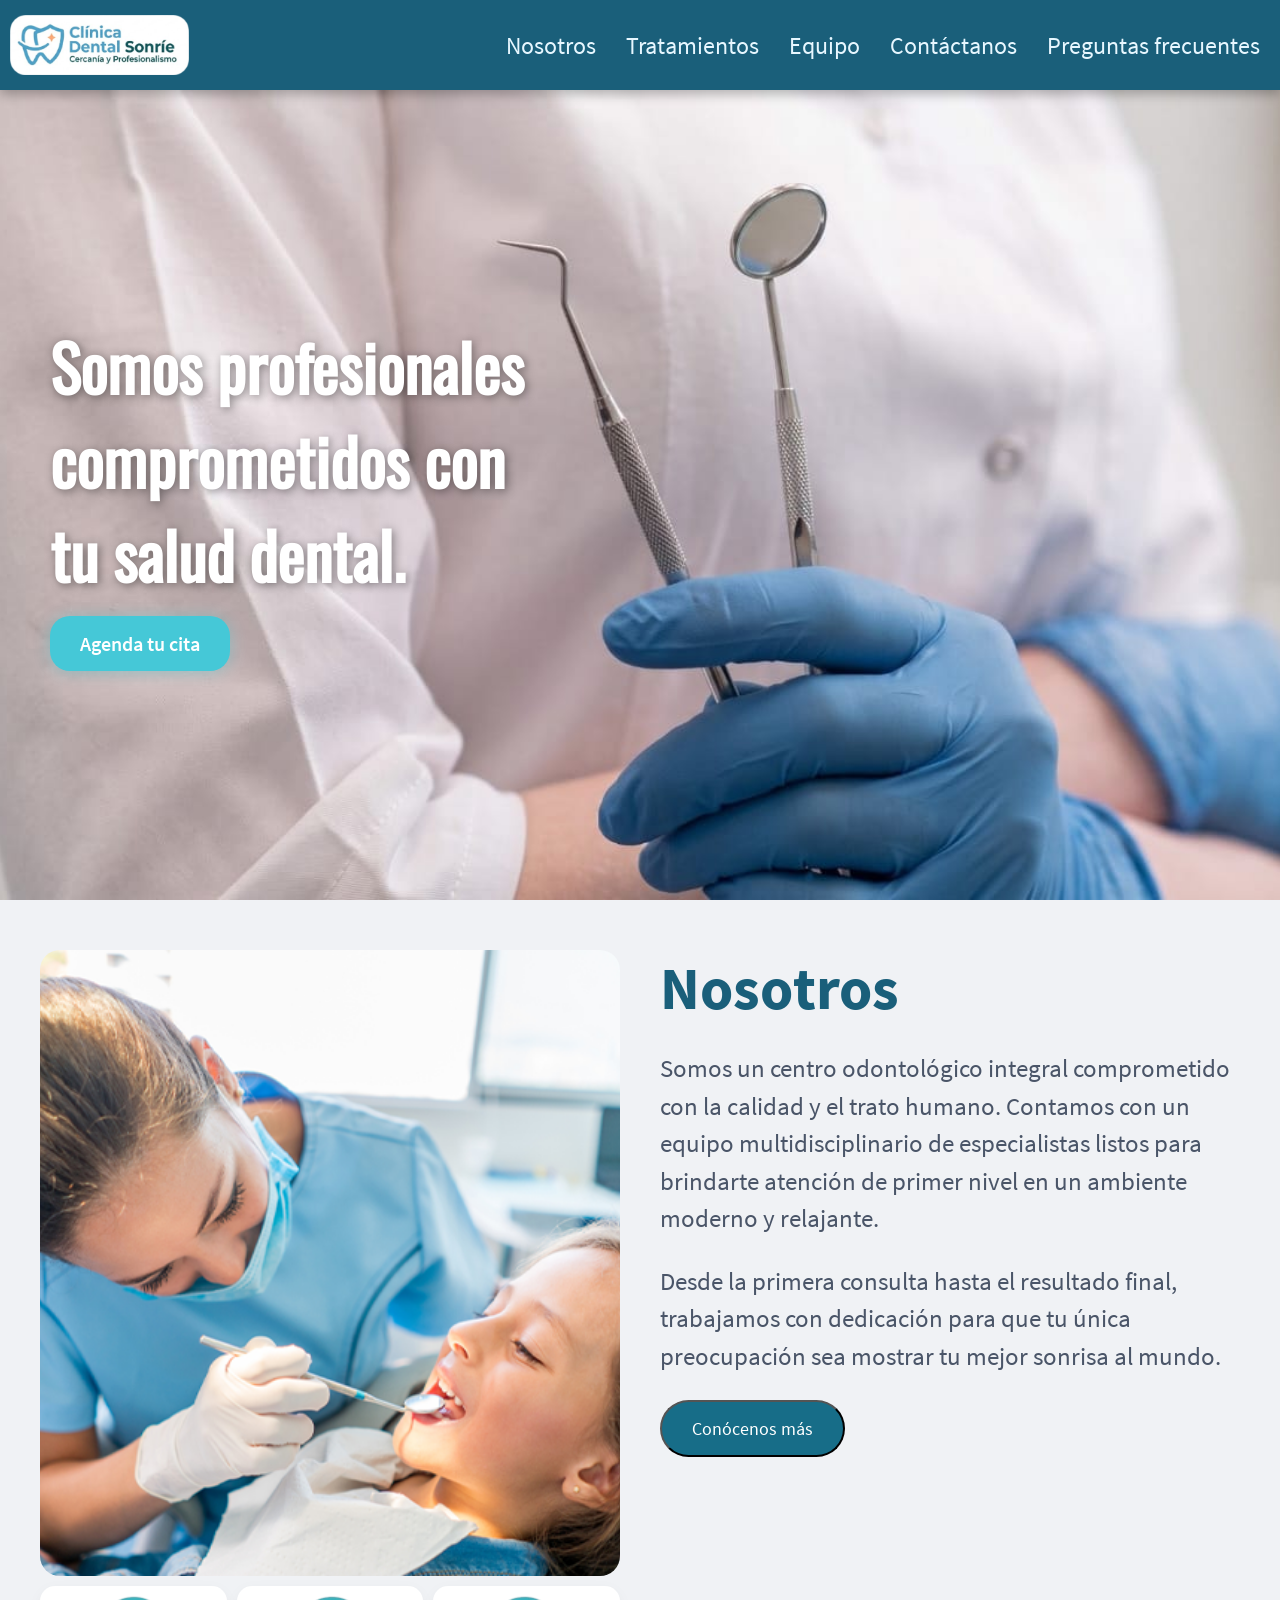
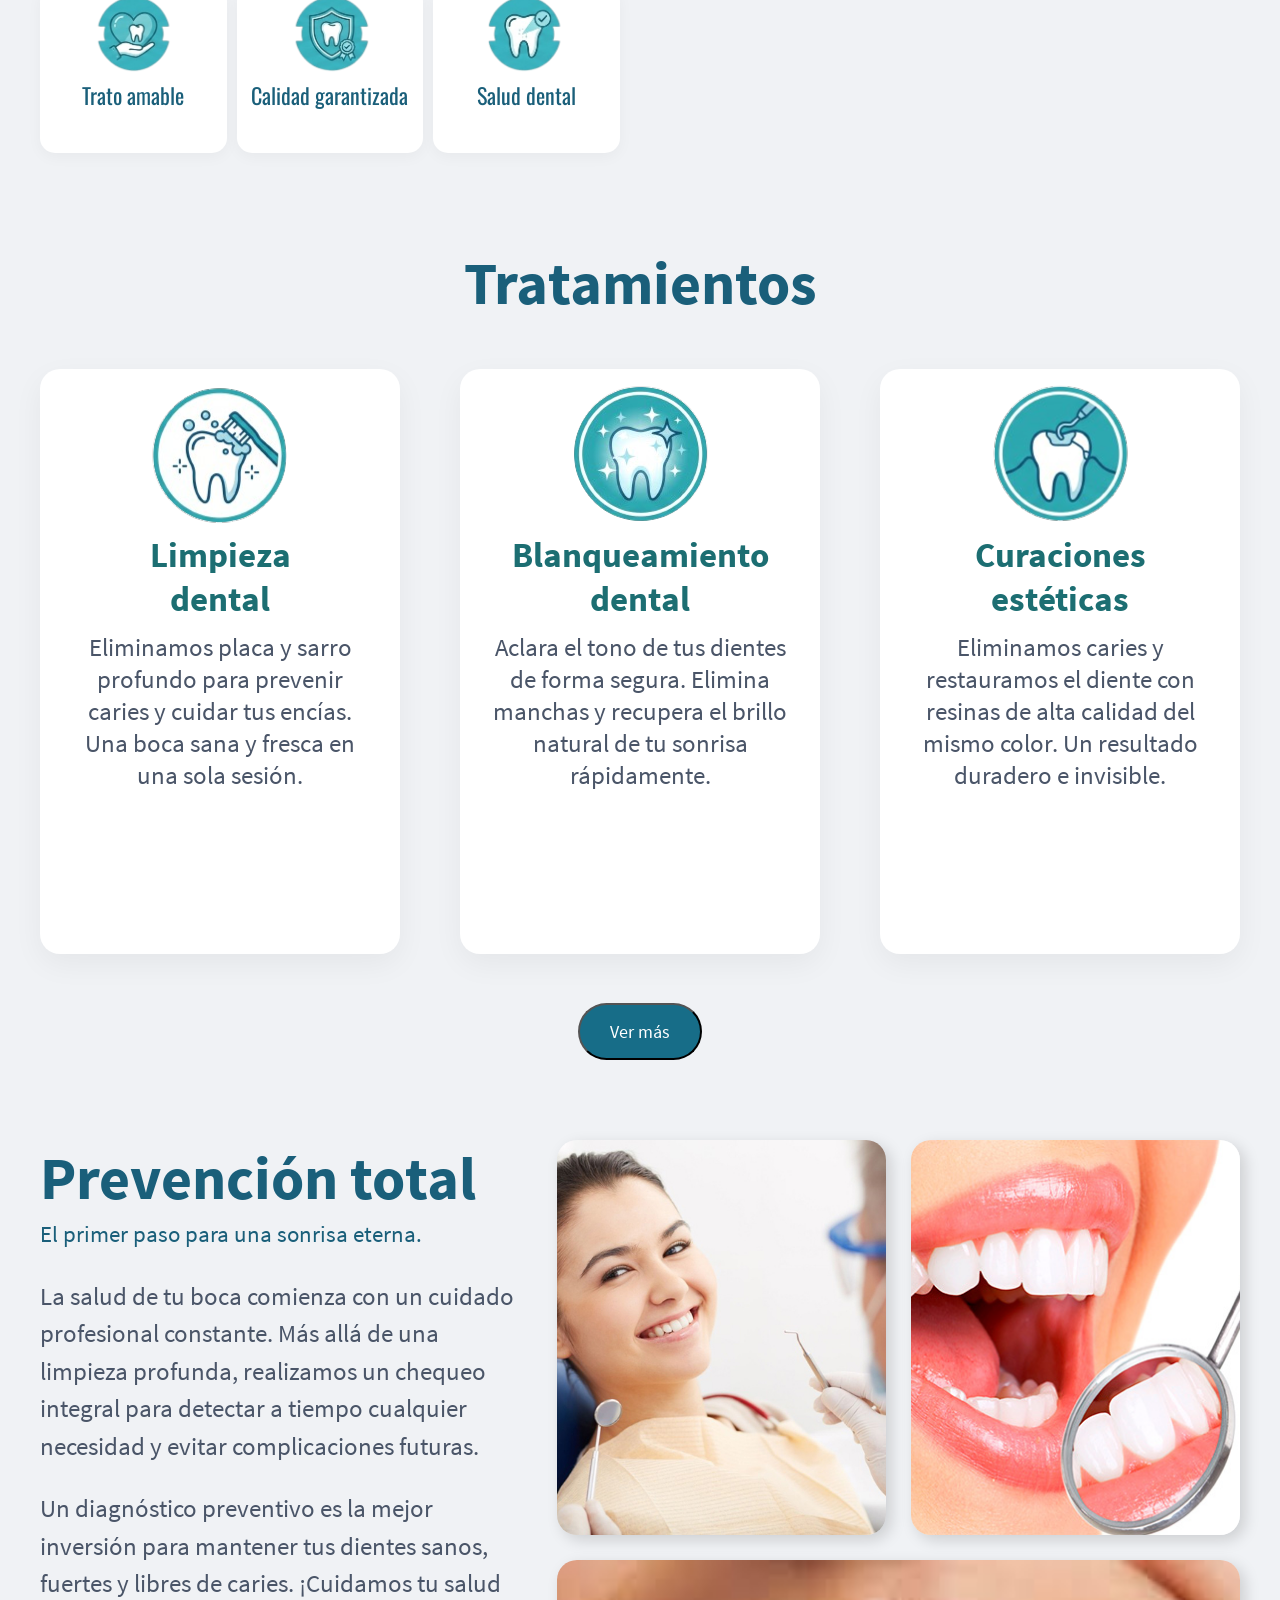
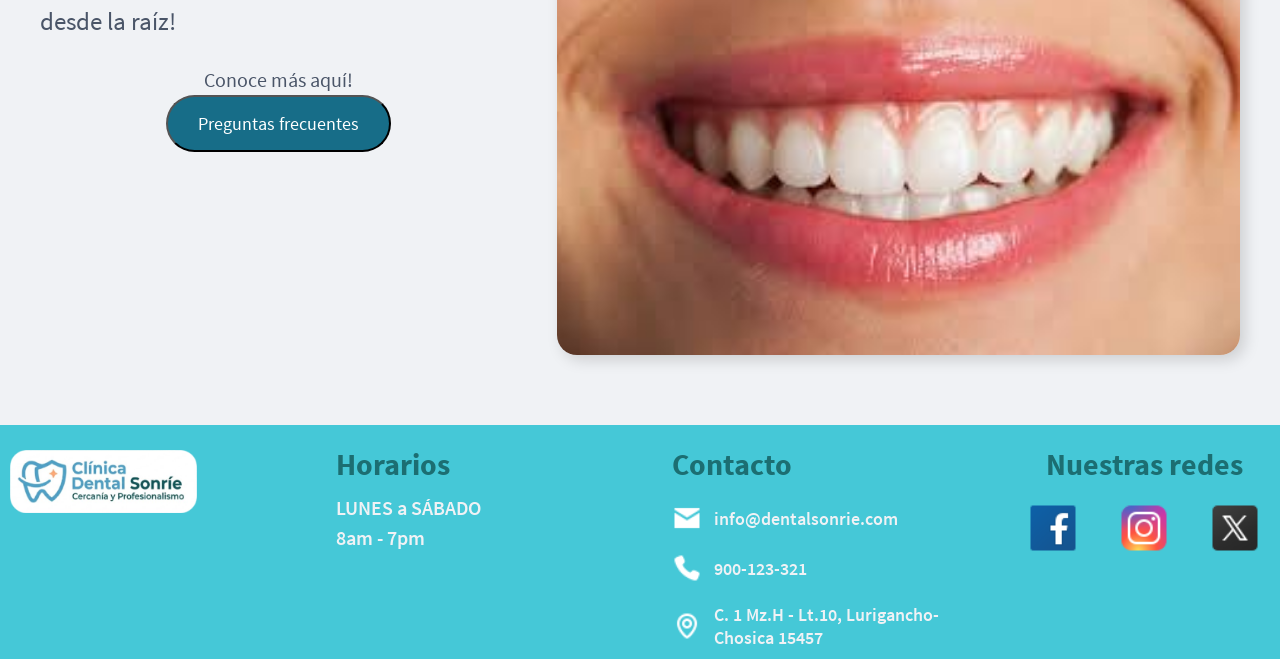
==== commit c1423143: "Detalles de diseño completos" ====
--- a/index.html
+++ b/index.html
@@ -26,10 +26,10 @@
     <!-- ====================================================================== -->
     <main>
         <section class="banner">
-            <div class="letras_banner">
-                <div class="titulo_principal">
-                    <h1>Somos profesionales comprometidos con tu salud dental.</h1>
-                </div>
+            <div class="titulo_principal">
+                <h1>Somos profesionales comprometidos con tu salud dental.</h1>
+            </div>
+            <div class="boton_banner">
                 <div class="boton_celeste">
                     <a href="pag_contactanos/index.html" class="btn">Agenda tu cita</a>
                 </div>
--- a/css/global.css
+++ b/css/global.css
@@ -33,6 +33,9 @@
     justify-content: space-between;
     align-items: center;
     background-color: #1a5f7a;
+    box-shadow: 0 5px 10px rgba(0, 0, 0, 0.25);
+    position: relative;
+    z-index: 100;
     padding: 0;
 }
 .logo_header{
@@ -50,6 +53,10 @@
     display: block;
     margin: 0;
     padding: 0;
+    transition: transform 0.3s ease;
+}
+.logo_header a:hover {
+    transform: scale(1.02);
 }
 .logo_header img{
     max-height: 60px;
@@ -74,7 +81,12 @@
     font-family: "SourceSansPro", sans-serif;
     text-decoration: none;
     font-size: 1.5rem;
-    color: white;
+    color: #e7f7ff;
+    transition: color 0.3s ease, text-shadow 0.3s ease;
+}
+nav a:hover{
+    color: #45c8d7;
+    text-shadow: 0 0 8px rgba(255, 255, 255, 0.5);
 }
 .contenedor{
     max-width: 1200px;
@@ -91,6 +103,14 @@
     background-color: #45c8d7;
     border-radius: 20px;
     padding: 15px 30px;
+    box-shadow: 0 1px 15px rgba(69, 200, 215, 0.4);
+    transition: all 0.3s ease;
+    cursor: pointer;
+}
+.boton_celeste:hover{
+    background-color: #31b3c2;
+    transform: translateY(-3px);
+    box-shadow: 0 6px 20px rgba(49, 179, 194, 0.5);
 }
 .boton_celeste a{
     font-family: "SourceSansPro", sans-serif;
@@ -110,6 +130,7 @@
     border-radius:30px;
     font-size:18px;
     transition:0.3s;
+    cursor: pointer;
 }
 .boton:hover{
     background:#0e5064;
@@ -141,8 +162,9 @@
 }
 .titulo_footer h3{
     font-family: "SourceSansPro";
-    font-size: 35px;
-    font-weight: 600;
+    font-size: 30px;
+    font-weight: 700;
+    color: #1c6e72;
     margin-top: 0;
     margin-bottom: 0;
 }
@@ -151,7 +173,10 @@
     margin-top: 20px;
 }
 .horarios_footer p{
+    font-size: 20px;
     line-height: 0.5;
+    color: #f0f2f5;
+    font-weight: 600;
 }
 .contacto_footer{
     width: 30%;
@@ -159,15 +184,21 @@
 }
 .item2_footer{
     display: flex;
-    gap: 10px;
+    gap: 12px;
     align-items: center;
+    margin-bottom: 10px;
+    margin-top: 20px;
 }
 .item2_footer img{
     height: 30px;
     width: auto;
+    filter: brightness(0) invert(1);
 }
 .item2_footer p{
-    font-size: 20px;
+    font-size: 18px;
+    color: #f0f2f5;
+    font-weight: 600;
+    margin: 0;
 }
 .redes_footer{
     width: 30%;
@@ -183,5 +214,6 @@
 .item3_footer img{
     margin-top: 15px;
     width: 60px;
+    cursor: pointer;
 }
 
--- a/css/inicio.css
+++ b/css/inicio.css
@@ -8,21 +8,25 @@
     background-size: cover;
     background-position: center;
     display: flex;
+    flex-direction: column;
+    justify-content: center;
     margin:0;
 }
-.letras_banner{
-    margin-left: 4%;
-}
 .titulo_principal{
-    width: 35%;
-    margin-bottom: 10px;
+    width: 40%;
+    margin-left: 50px;
 }
 .titulo_principal h1{
     font-family: "Oswald";
     font-weight: bold;
-    font-size: 4em;
-    padding-top: 15vh;
+    font-size: clamp(1.8rem, 5vw, 4rem);
+    color: white;
+    text-shadow: 2px 2px 10px rgba(0, 0, 0, 0.4);
     margin:0;
+}
+.boton_banner{
+    margin-top: 15px;
+    margin-left: 50px;
 }
 .contenedor{
     grid-template-rows: repeat(3,95vh);
@@ -30,6 +34,7 @@
 }
 .contenedor section {
     box-sizing: border-box;
+    margin: 10px 0;
 }
 .bloque1{
     grid-area: 1/1/2/7;
@@ -37,7 +42,7 @@
     flex-direction: column;
 }
 .imagen1{
-    height: 70%;
+    height: 75%;
 }
 .imagen1 img{
     height: 100%;
@@ -47,23 +52,29 @@
     border-radius: 20px;
 }
 .iconos{
-    display: flex;
-    justify-content: space-between;
+    height: 20%;
+    display: flex;
+    justify-content: space-around;
     gap: 10px;
     padding-top: 10px;
     padding-bottom: 0;
 }
 .icono{
-    width: 28%;
-    text-align: center;
-    
+    width: 30%;
+    height: auto;
+    text-align: center;
+    background: white;
+    padding: 5px 10px;
+    border-radius: 15px;
+    box-shadow: 0 4px 15px rgba(0,0,0,0.04);
 }
 .icono img{
-    width: 80%;
+    width: 50%;
 }
 .icono p{
     font-family: "Oswald";
-    font-size: 25px;
+    color: #1a5f7a;
+    font-size: 22px;
     font-weight: 500;
     margin-top: 0;
     margin-bottom: 0;
@@ -81,10 +92,8 @@
 .bloque2 p{
     font-family: "SourceSansPro";
     font-size: 25px;
+    color: #4a5568;
     line-height: 1.5;
-}
-.boton_bloque2{
-    text-align: center;
 }
 .bloque3{
     grid-area: 3/1/4/6;
@@ -111,7 +120,8 @@
 .bloque3 p{
     font-family: "SourceSansPro";
     font-size: 25px;
-    letter-spacing: 1.5px;
+    line-height: 1.5;
+    color: #4a5568;
 } 
 .boton_bloque3{
     text-align: center;
@@ -133,15 +143,22 @@
     "imagen1 imagen2"
     "imagen3 imagen3";
     gap: 25px;
+    padding-bottom: 20px;
 }
 .imagen1_bloque4{
      grid-area: imagen1;
+     box-shadow: 5px 5px 15px rgba(0,0,0,0.15);
+     border-radius: 20px;
 }
 .imagen2_bloque4{
      grid-area: imagen2;
+     box-shadow: 5px 5px 15px rgba(0,0,0,0.15);
+     border-radius: 20px;
 }
 .imagen3_bloque4{
      grid-area: imagen3;
+     box-shadow: 5px 5px 15px rgba(0,0,0,0.15);
+     border-radius: 20px;
 }
 .bloque4 img{
     height: 100%;
@@ -170,20 +187,21 @@
 .tratamientos_bloque5{
     display: flex;
     justify-content: space-between;
-    height: 70vh;
+    height: 65vh;
     gap: 40px;
 }
 .tratamientos_bloque5 div{
     text-align: center;
     width: 30%;
     background-color: white;
-    border: 1px solid gray;
     border-radius: 20px;
+    box-shadow: 0 10px 30px rgba(0, 0, 0, 0.05);
     padding-top: 10px;
 }
 .tratamientos_bloque5 h3{
     font-family: "SourceSansPro";
     font-size: 35px;
+    color: #1c6e72;
     padding: 0 30px;
     margin: 0;
 }
@@ -194,7 +212,9 @@
     font-family: "SourceSansPro";
     font-size: 25px;
     letter-spacing: 1.5;
+    color: #4a5568;
     padding: 0 20px;
+    margin: 10px 10px;
 }
 .boton_bloque5{
     text-align: center;
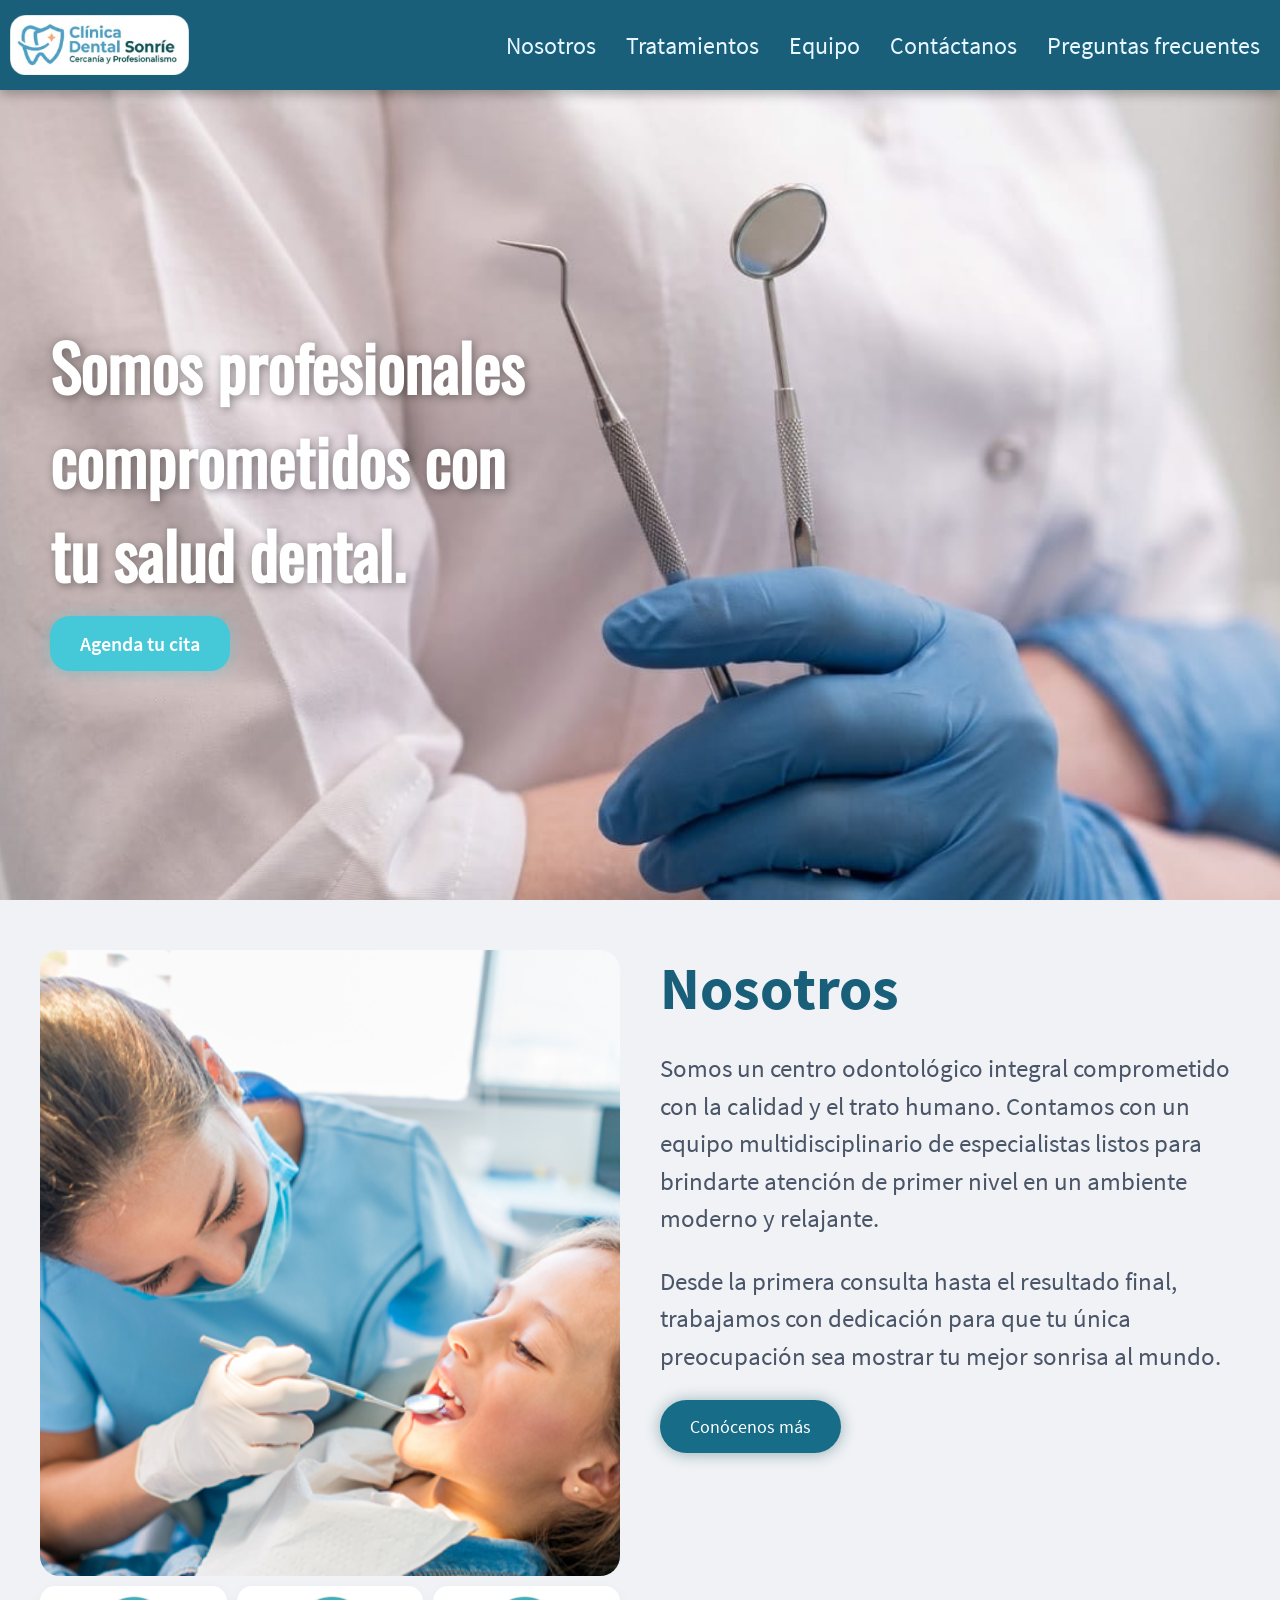
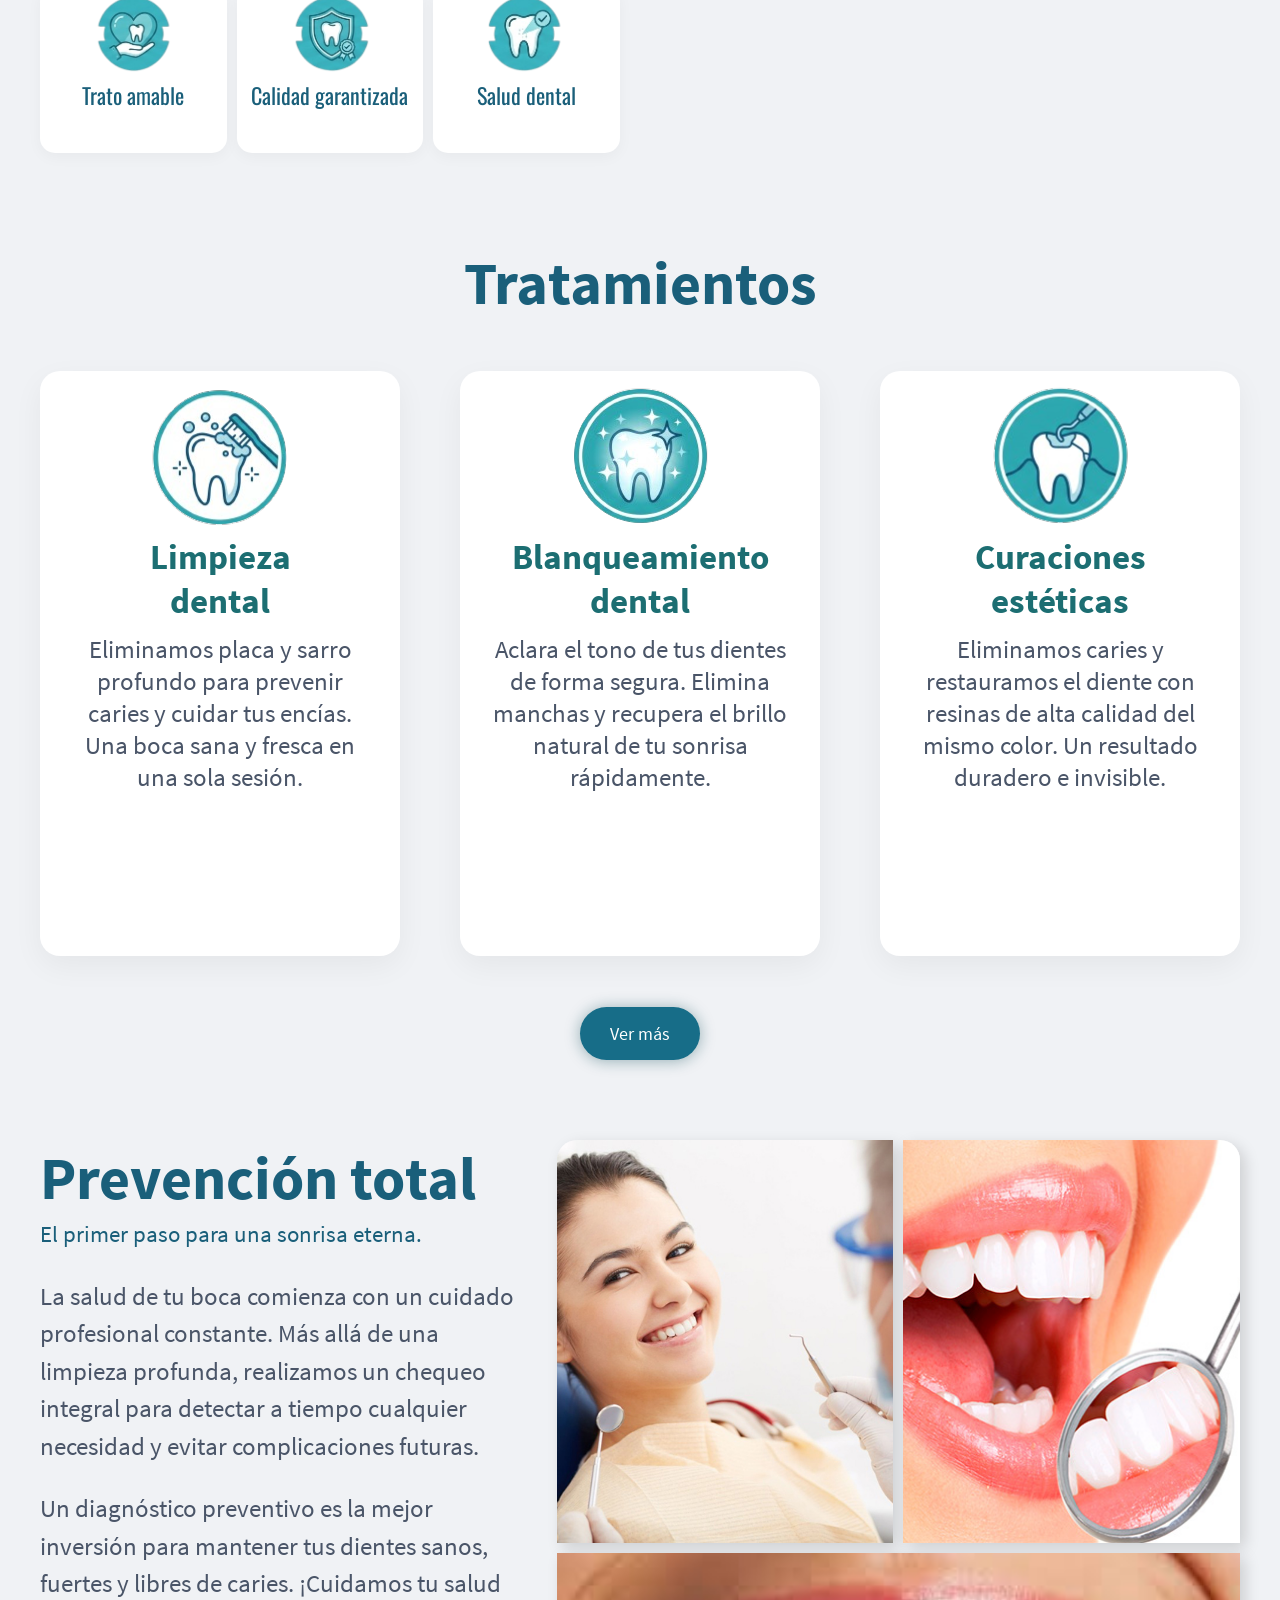
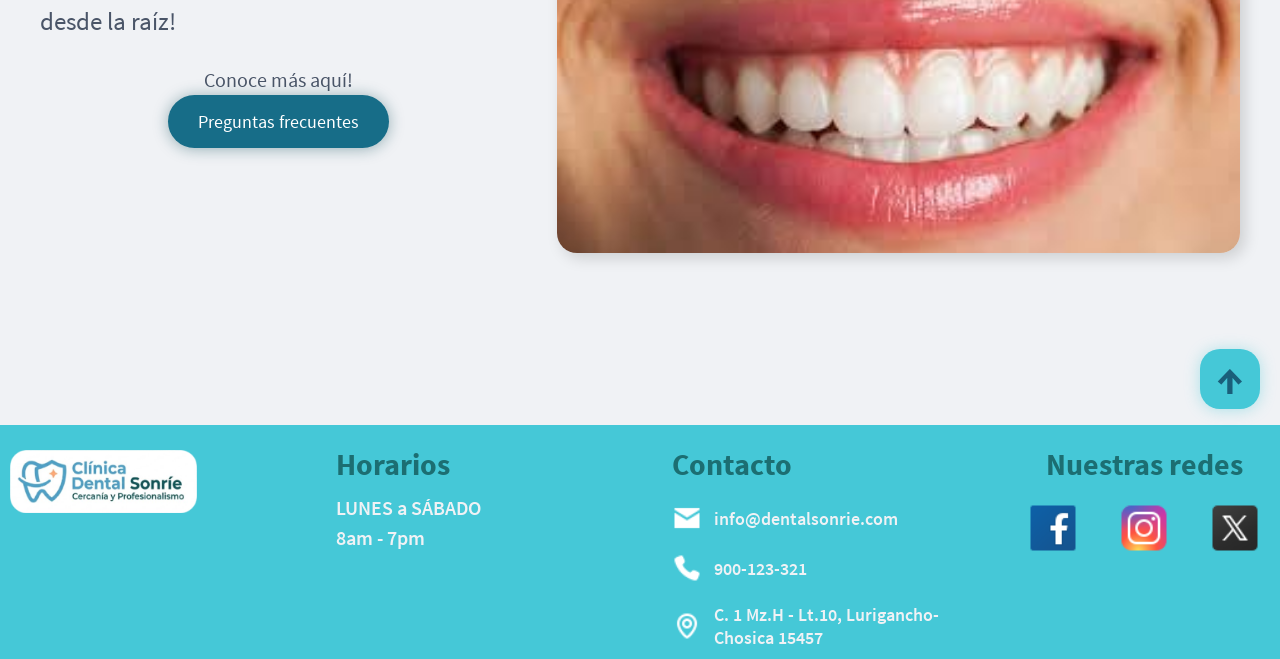
==== commit b64eb9af: "Agregado boton de regreso al header" ====
--- a/index.html
+++ b/index.html
@@ -9,7 +9,7 @@
 </head>
 <body>
     <!-- ====================================================================== -->
-    <header>
+    <header id="header">
         <div class="logo_header">
             <a href="index.html"><img src="img/inicio/logo.png" alt="logo de la clínica dental"/></a>
         </div>
@@ -113,7 +113,7 @@
                         Una boca sana y fresca en una sola sesión.</p>
                     </div>
                     <div>
-                        <img src="img/inicio/blancamiento_dental.png"/>
+                        <img src="img/inicio/blanqueamiento_dental.png"/>
                         <h3>Blanqueamiento dental</h3>
                         <p>Aclara el tono de tus dientes de forma segura. 
                         Elimina manchas y recupera el brillo natural de tu sonrisa rápidamente.</p>
@@ -132,6 +132,9 @@
                     </div>
             </section>
         </div>
+        <button class="boton_regreso" onclick="regresoHeader()">
+            ↑
+        </button>
     </main>
     <!-- ====================================================================== -->
     <footer>
@@ -171,12 +174,19 @@
                 <h3>Nuestras redes</h3>
             </div>
             <div class="item3_footer">
-                <img src="img/inicio/icono_facebook.png"/>
-                <img src="img/inicio/icono_instagram.png"/>
-                <img src="img/inicio/icono_x.png"/>
+                <a href="https://www.facebook.com/">
+                    <img src="img/inicio/icono_facebook.png"/>
+                </a>
+                <a href="https://www.instagram.com/">
+                    <img src="img/inicio/icono_instagram.png"/>
+                </a>
+                <a href="https://x.com/">
+                    <img src="img/inicio/icono_x.png"/>
+                </a>
             </div>
         </section>
     </footer>
     <!-- ====================================================================== -->
+     <script src="js/global.js"></script>
 </body>
 </html>
--- a/css/global.css
+++ b/css/global.css
@@ -26,6 +26,7 @@
     margin: 0;
     padding: 0;
     width: 100%;
+    position: relative;
 }
 header{
     height: 10vh;
@@ -127,7 +128,9 @@
     background:#176d88;
     color:white;
     text-decoration:none;
+    border: none;
     border-radius:30px;
+    box-shadow: 0 1px 15px rgba(11, 73, 84, 0.4);
     font-size:18px;
     transition:0.3s;
     cursor: pointer;
@@ -216,4 +219,34 @@
     width: 60px;
     cursor: pointer;
 }
-
+.boton_regreso{
+    position: absolute;
+    right: 20px;
+    bottom: 250px;
+    z-index: 1000;
+    height: 60px;
+    width: 60px;
+    display: inline-flex;
+    background-color: #45c8d7;
+    border: none;
+    border-radius: 20px;
+    box-shadow: 0 1px 15px rgba(69, 200, 215, 0.4);
+    transition: all 0.3s ease;
+    cursor: pointer;
+    justify-content: center;
+    align-items: center;
+    font-family: "SourceSansPro";
+    color: #1a5f7a;
+    font-weight: 700;
+    font-size: 45px;
+    padding-bottom: 5px;
+}
+.boton_regreso:hover{
+    background-color: #31b3c2;
+    transform: translateY(-3px);
+    box-shadow: 0 6px 20px rgba(49, 179, 194, 0.5);
+}
+
+
+
+
--- a/css/inicio.css
+++ b/css/inicio.css
@@ -142,30 +142,41 @@
     grid-template-areas:
     "imagen1 imagen2"
     "imagen3 imagen3";
-    gap: 25px;
+    gap: 10px;
     padding-bottom: 20px;
 }
 .imagen1_bloque4{
-     grid-area: imagen1;
-     box-shadow: 5px 5px 15px rgba(0,0,0,0.15);
-     border-radius: 20px;
+    grid-area: imagen1;
+    box-shadow: 5px 5px 15px rgba(0,0,0,0.15);
+    border-top-left-radius: 20px;
+}
+.imagen1_bloque4 img{
+    border-top-left-radius: 20px;
 }
 .imagen2_bloque4{
-     grid-area: imagen2;
-     box-shadow: 5px 5px 15px rgba(0,0,0,0.15);
-     border-radius: 20px;
+    grid-area: imagen2;
+    box-shadow: 5px 5px 15px rgba(0,0,0,0.15);
+    border-top-right-radius: 20px;
+}
+.imagen2_bloque4 img{
+    border-top-right-radius: 20px;
 }
 .imagen3_bloque4{
-     grid-area: imagen3;
-     box-shadow: 5px 5px 15px rgba(0,0,0,0.15);
-     border-radius: 20px;
+    grid-area: imagen3;
+    height: 300px;
+    box-shadow: 5px 5px 15px rgba(0,0,0,0.15);
+    border-bottom-left-radius: 20px;
+    border-bottom-right-radius:20px;
+}
+.imagen3_bloque4 img{
+    border-bottom-left-radius:20px;
+    border-bottom-right-radius:20px;
 }
 .bloque4 img{
     height: 100%;
     width: 100%;
-    object-fit: cover; 
+    object-fit: cover;
     object-position: center;
-    border-radius: 20px;
 }
 .bloque5{
     grid-area: 2/1/3/13;
@@ -197,6 +208,10 @@
     border-radius: 20px;
     box-shadow: 0 10px 30px rgba(0, 0, 0, 0.05);
     padding-top: 10px;
+    transition:0.4s;
+}
+.tratamientos_bloque5 div:hover{
+    transform:translateY(-10px);
 }
 .tratamientos_bloque5 h3{
     font-family: "SourceSansPro";
